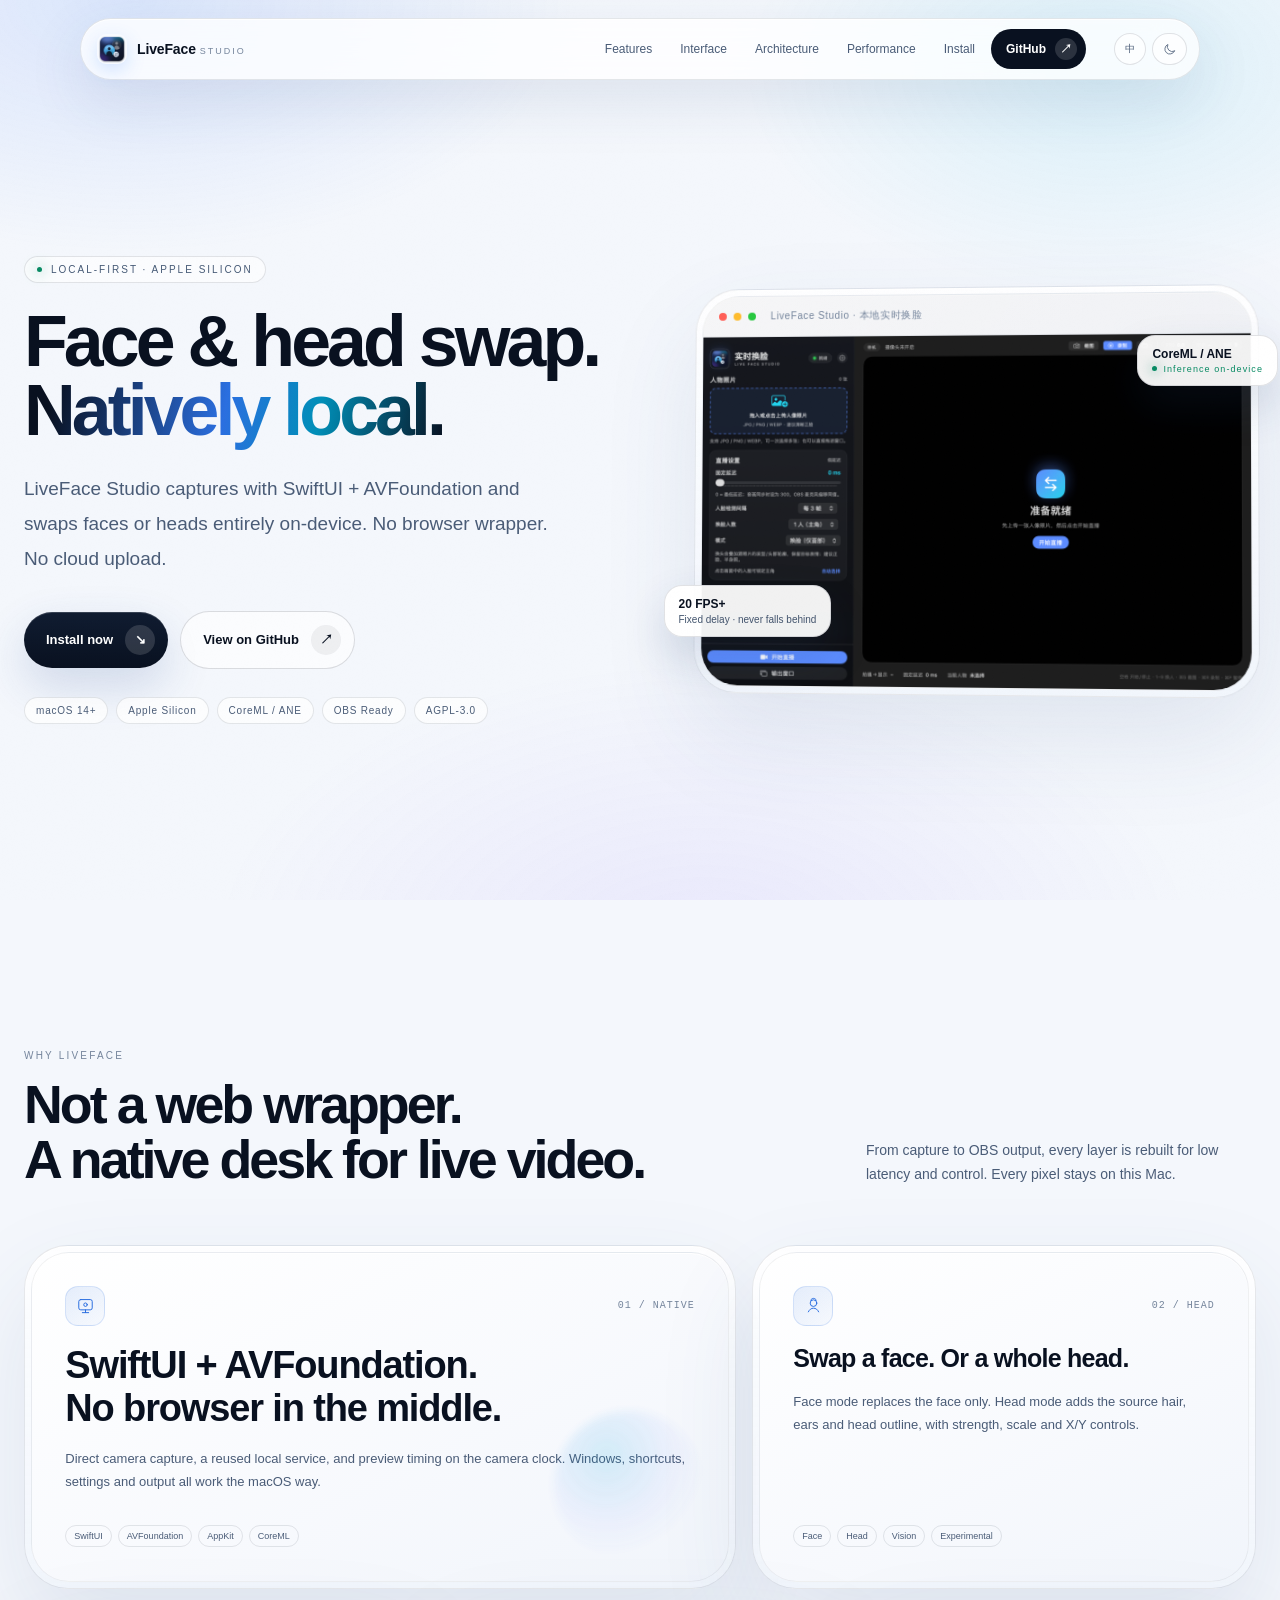
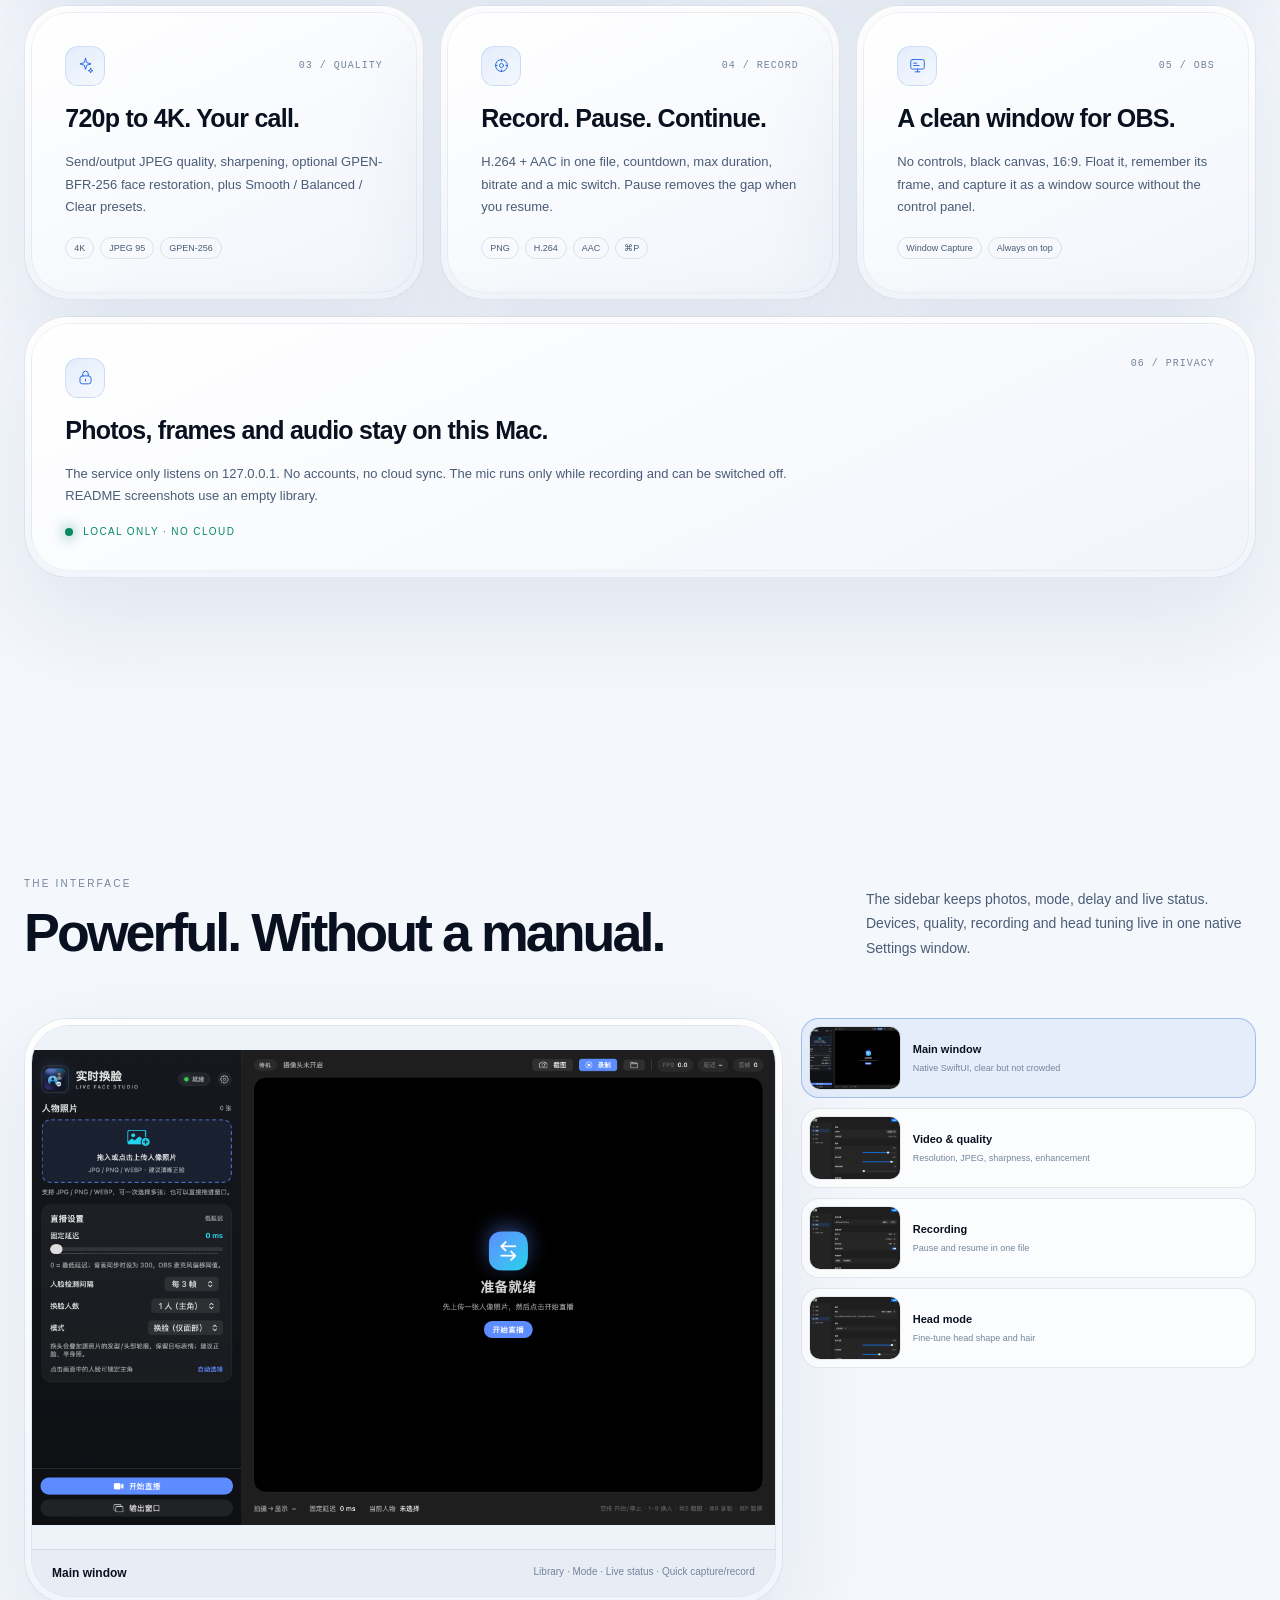
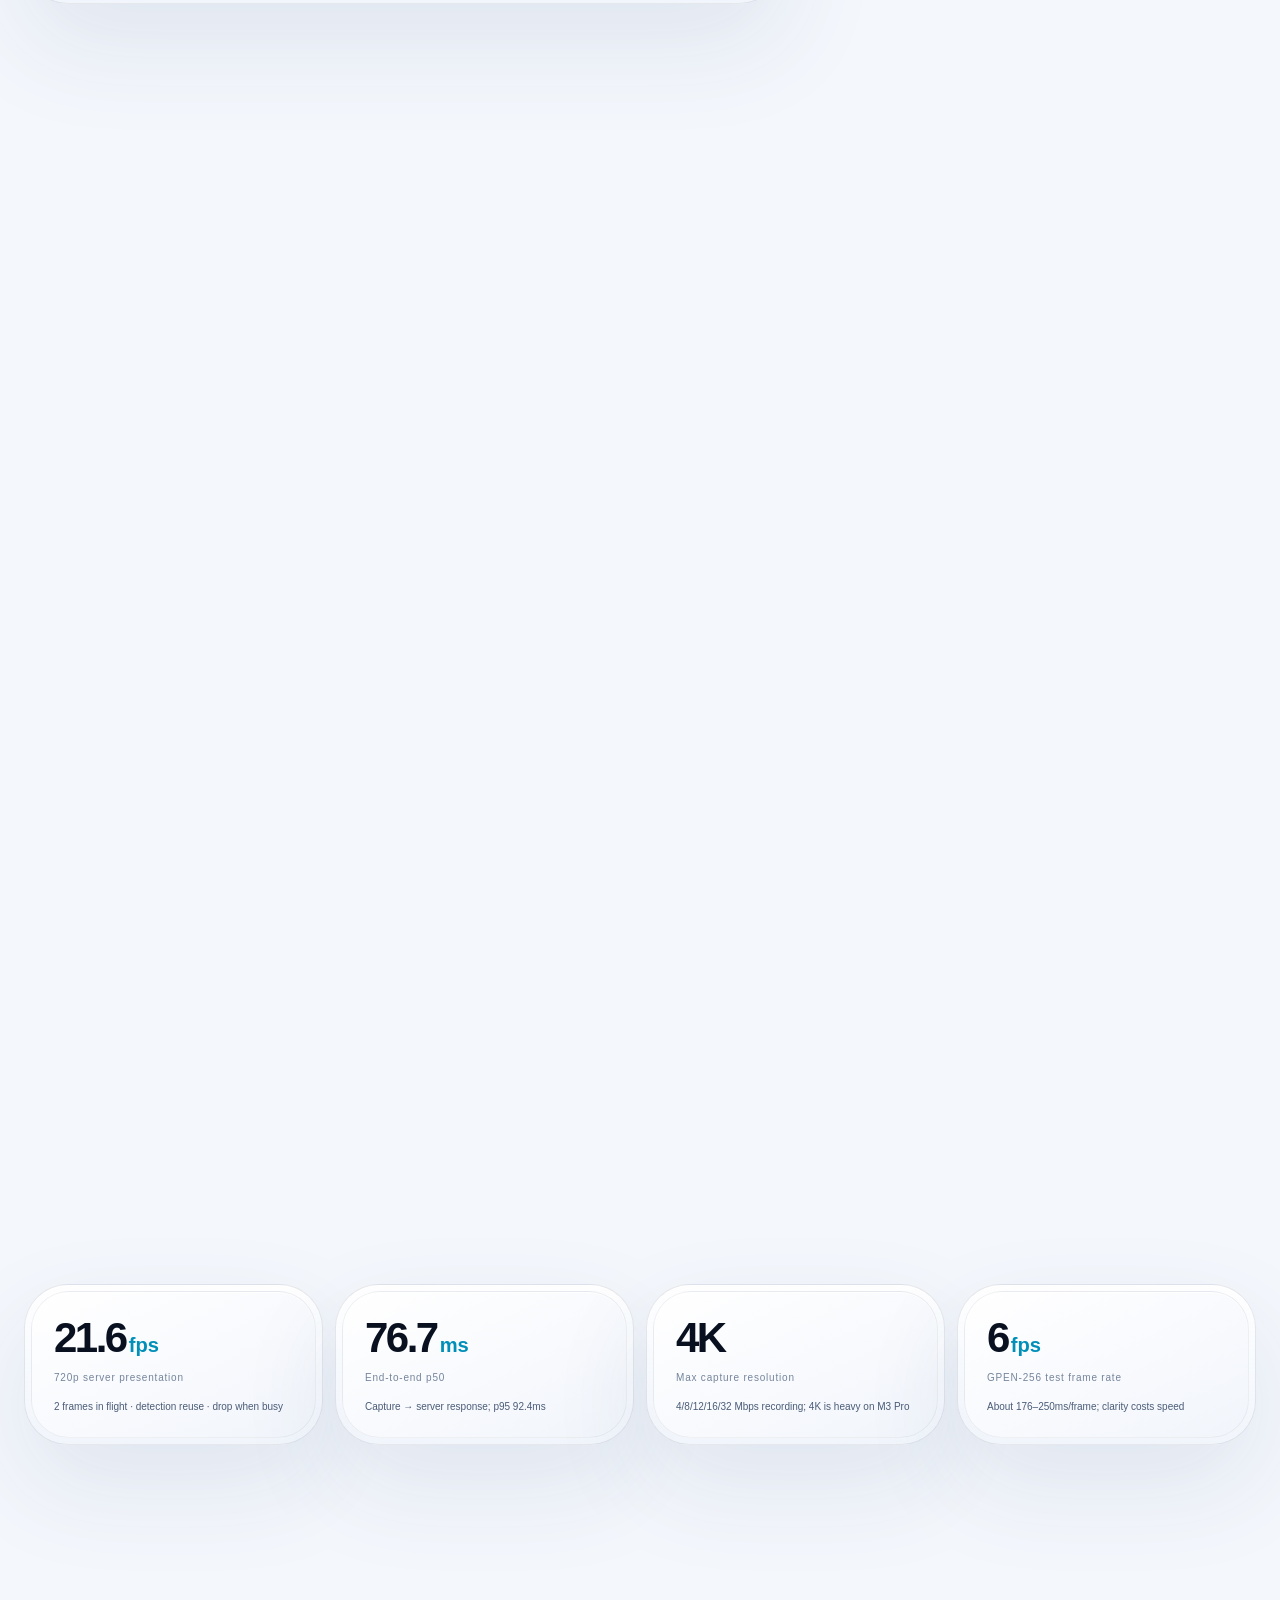
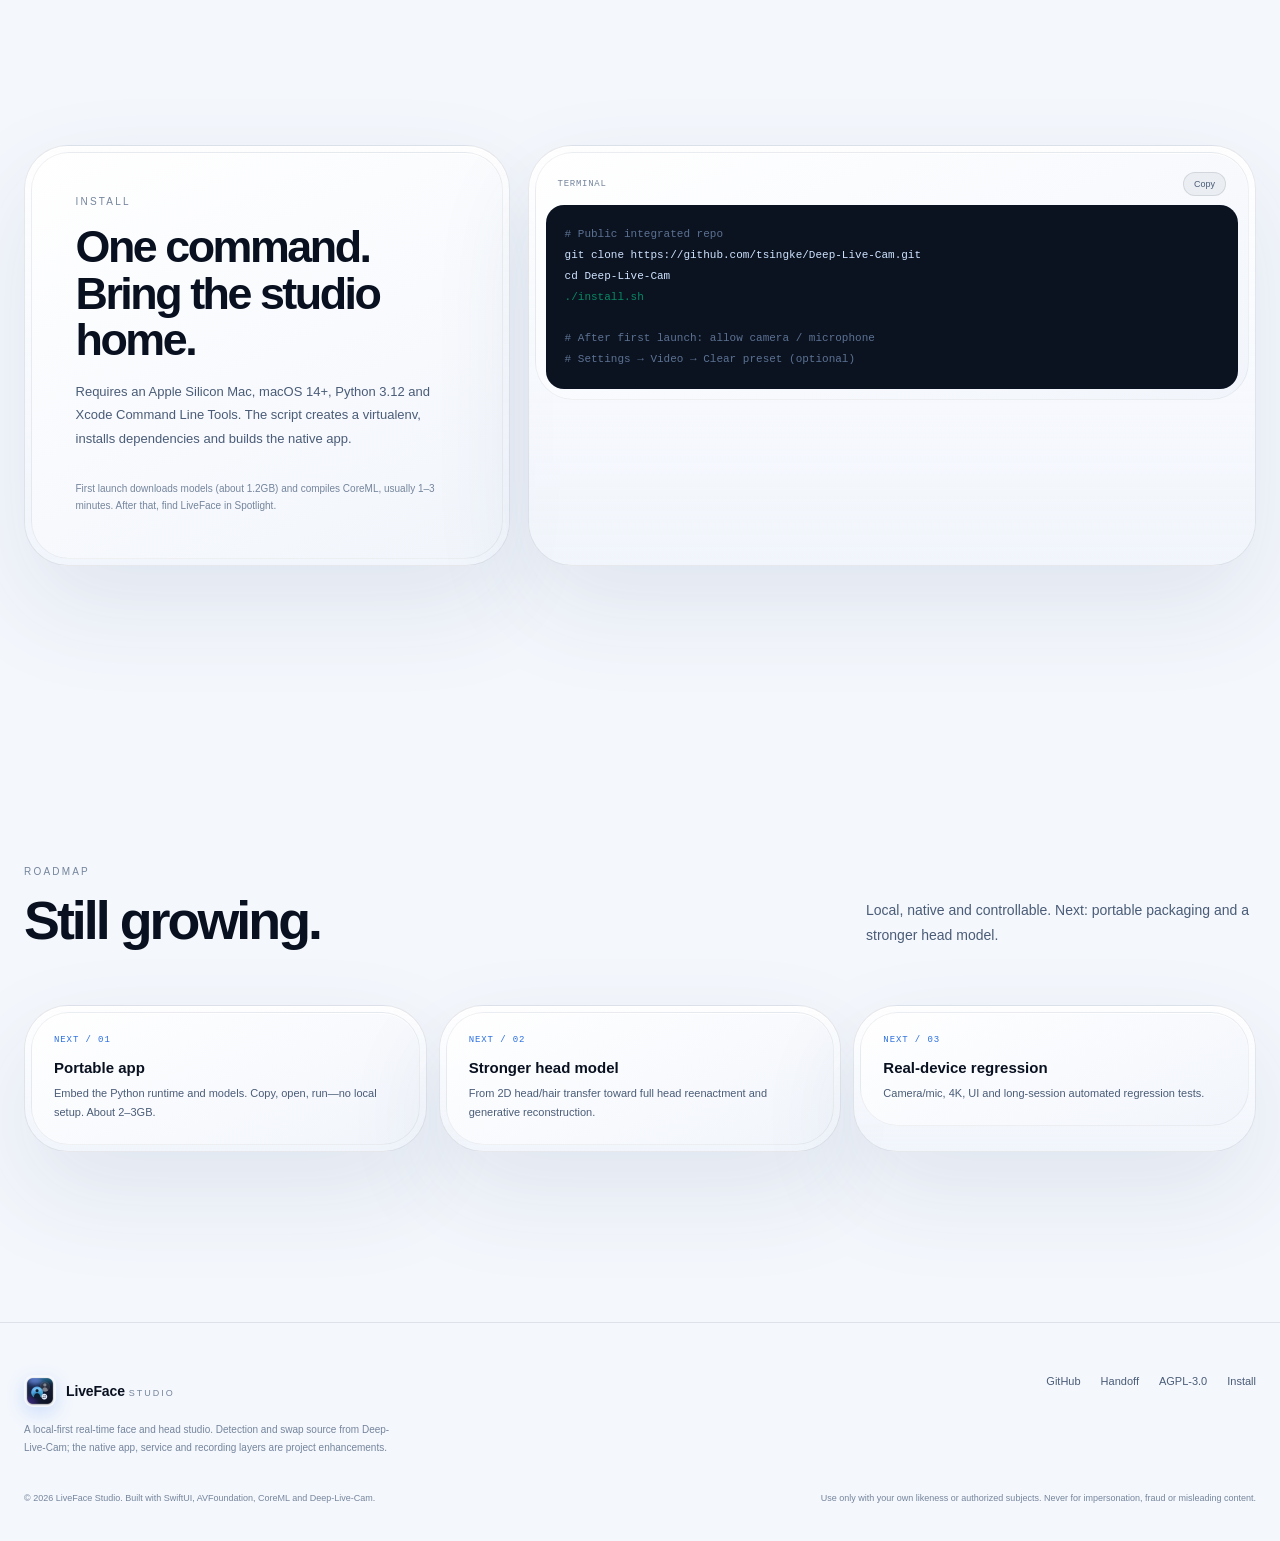
==== docs/index.html @ 345dcbad "docs: redesign README and add bilingual theme-aware landing page Upgrade the README and add a GitHub" ====
<!doctype html>
<html lang="zh-CN" class="no-js">
<head>
  <meta charset="utf-8">
  <meta name="viewport" content="width=device-width, initial-scale=1, viewport-fit=cover">
  <title>LiveFace Studio — 本地原生实时换脸与换头</title>
  <meta name="description" content="LiveFace Studio 是 Apple Silicon Mac 上的原生实时换脸/换头 App：SwiftUI、AVFoundation、CoreML，本地完成，OBS 输出、4K、HDR 之外的专业控制。">
  <meta name="theme-color" content="#05070b">
  <meta property="og:type" content="website">
  <meta property="og:title" content="LiveFace Studio — 把换脸直播，做成本地原生体验">
  <meta property="og:description" content="Apple Silicon 原生 · 换脸 / 换头 · 4K · GPEN 面部增强 · OBS Ready · 全部在本机完成">
  <meta property="og:image" content="https://tsingke.github.io/Deep-Live-Cam/banner.png">
  <meta name="twitter:card" content="summary_large_image">
  <link rel="icon" href="AppIcon.png">
  <link rel="apple-touch-icon" href="AppIcon.png">
  <link rel="stylesheet" href="site.css">
  <script>
  (function () {
    try {
      var t = localStorage.getItem('lf-theme');
      if (!t) t = window.matchMedia('(prefers-color-scheme: light)').matches ? 'light' : 'dark';
      document.documentElement.dataset.theme = t;
    } catch (e) {}
    document.documentElement.classList.remove('no-js');
    document.documentElement.classList.add('js');
  })();
  </script>
</head>
<body>

<div class="nav-wrap">
  <nav class="nav" aria-label="主导航">
    <a class="brand" href="#top" aria-label="LiveFace Studio 首页">
      <img src="AppIcon.png" alt="">
      <div><b>LiveFace</b><span>STUDIO</span></div>
    </a>
    <div class="nav-links">
      <a href="#features" data-i18n="nav.features">功能</a>
      <a href="#screens" data-i18n="nav.screens">界面</a>
      <a href="#architecture" data-i18n="nav.architecture">架构</a>
      <a href="#performance" data-i18n="nav.performance">性能</a>
      <a href="#install" data-i18n="nav.install">安装</a>
      <a class="nav-cta" href="https://github.com/tsingke/Deep-Live-Cam" target="_blank" rel="noreferrer">GitHub <i>↗</i></a>
    </div>
    <div class="nav-tools">
      <button class="tool" id="langBtn" type="button" aria-label="切换语言 / Switch language">EN</button>
      <button class="tool theme" id="themeBtn" type="button" aria-label="切换主题 / Toggle theme">
        <svg class="sun" width="15" height="15" viewBox="0 0 24 24" fill="none" stroke="currentColor" stroke-width="1.3" stroke-linecap="round"><circle cx="12" cy="12" r="4.2"/><path d="M12 2.8v2M12 19.2v2M2.8 12h2M19.2 12h2M5.5 5.5l1.4 1.4M17.1 17.1l1.4 1.4M18.5 5.5l-1.4 1.4M6.9 17.1l-1.4 1.4"/></svg>
        <svg class="moon" width="15" height="15" viewBox="0 0 24 24" fill="none" stroke="currentColor" stroke-width="1.3" stroke-linecap="round" stroke-linejoin="round"><path d="M20 14.5A7.8 7.8 0 0 1 9.5 4a8 8 0 1 0 10.5 10.5Z"/></svg>
      </button>
    </div>
    <button class="menu-btn" id="menuBtn" aria-label="打开菜单" aria-expanded="false"><span></span><span></span><span></span></button>
  </nav>
</div>

<div class="menu" id="mobileMenu" aria-hidden="true">
  <button class="menu-close" id="menuClose" aria-label="关闭菜单">×</button>
  <nav>
    <a href="#features" data-i18n="nav.features">功能</a>
    <a href="#screens" data-i18n="nav.screens">界面</a>
    <a href="#architecture" data-i18n="nav.architecture">架构</a>
    <a href="#performance" data-i18n="nav.performance">性能</a>
    <a href="#install" data-i18n="nav.install">安装</a>
    <a href="https://github.com/tsingke/Deep-Live-Cam" target="_blank" rel="noreferrer">GitHub ↗</a>
  </nav>
</div>

<main id="top">
  <section class="hero">
    <div class="wrap hero-grid">
      <div class="hero-copy">
        <div class="eyebrow reveal"><span class="dot"></span> LOCAL-FIRST · APPLE SILICON</div>
        <h1 class="display reveal d1" data-i18n-html="hero.title">把换脸直播，<br><span class="grad">回到本机。</span></h1>
        <p class="lede reveal d2" data-i18n="hero.lede">LiveFace Studio 用 SwiftUI + AVFoundation 直接采集，在本机完成换脸、换头、OBS 输出与录音录像。没有浏览器套壳，没有云端上传。</p>
        <div class="actions reveal d3">
          <a class="btn btn-primary" href="#install"><span data-i18n="hero.install">开始安装</span> <span class="ico">↘</span></a>
          <a class="btn btn-ghost" href="https://github.com/tsingke/Deep-Live-Cam" target="_blank" rel="noreferrer"><span data-i18n="hero.github">在 GitHub 查看</span> <span class="ico">↗</span></a>
        </div>
        <div class="hero-meta reveal d3">
          <span class="chip">macOS 14+</span>
          <span class="chip">Apple Silicon</span>
          <span class="chip">CoreML / ANE</span>
          <span class="chip">OBS Ready</span>
          <span class="chip">AGPL-3.0</span>
        </div>
      </div>

      <div class="hero-visual reveal d2">
        <div class="window-shell shell">
          <div class="core">
            <div class="window-bar">
              <span class="dot r"></span><span class="dot y"></span><span class="dot g"></span>
              <span class="window-title">LiveFace Studio · 本地实时换脸</span>
            </div>
            <img class="window-img" src="ui-main.png" alt="LiveFace Studio 主界面，空白照片库" width="1220" height="780">
          </div>
        </div>
        <div class="float one"><b>CoreML / ANE</b><span class="signal" data-i18n="hero.signal">本地推理中</span></div>
        <div class="float two"><b>20 FPS+</b><span data-i18n="hero.float2">固定延迟 · 不越拖越晚</span></div>
      </div>
    </div>
  </section>

  <section class="section" id="features">
    <div class="wrap">
      <div class="section-head">
        <div>
          <div class="kicker reveal">WHY LIVEFACE</div>
          <h2 class="reveal d1" data-i18n-html="features.title">不是网页套壳，<br>是为直播准备的原生工作台。</h2>
        </div>
        <p class="lede reveal d2" data-i18n="features.lede">从摄像头采集到 OBS 输出，每一层都为低延迟和可控性重新设计；所有画面只在本机流动。</p>
      </div>

      <div class="bento">
        <article class="shell wide reveal">
          <div class="core feature native">
            <div class="top">
              <span class="icon" aria-hidden="true">
                <svg width="19" height="19" viewBox="0 0 24 24" fill="none" stroke="currentColor" stroke-width="1.25" stroke-linecap="round" stroke-linejoin="round"><rect x="3.5" y="4.5" width="17" height="13" rx="2.5"/><path d="M8 21h8M12 17.5V21"/><circle cx="12" cy="11" r="2.2"/></svg>
              </span>
              <span class="num">01 / NATIVE</span>
            </div>
            <h3 data-i18n-html="feature.native.title">原生 SwiftUI + AVFoundation，<br>没有浏览器这层中间商。</h3>
            <p data-i18n="feature.native.body">摄像头直采、本地服务复用、预览按摄像头时钟上屏。窗口、快捷键、设置和输出窗口都按 macOS 的方式工作。</p>
            <div class="tags"><span>SwiftUI</span><span>AVFoundation</span><span>AppKit</span><span>CoreML</span></div>
            <div class="orb" aria-hidden="true"></div>
          </div>
        </article>

        <article class="shell half reveal d1">
          <div class="core feature head">
            <div class="top">
              <span class="icon" aria-hidden="true">
                <svg width="19" height="19" viewBox="0 0 24 24" fill="none" stroke="currentColor" stroke-width="1.25" stroke-linecap="round" stroke-linejoin="round"><circle cx="12" cy="9" r="4.2"/><path d="M5.5 20c1.4-3 3.7-4.6 6.5-4.6s5.1 1.6 6.5 4.6"/><path d="M8.6 5.2C9.2 3.7 10.5 3 12 3s2.8.7 3.4 2.2"/></svg>
              </span>
              <span class="num">02 / HEAD</span>
            </div>
            <h3 data-i18n="feature.head.title">换脸，还是换头。</h3>
            <p data-i18n="feature.head.body">换脸只替换面部；换头在换脸基础上叠加源照片的发型、耳朵和头部轮廓。强度、缩放、上下/左右均可微调。</p>
            <div class="tags"><span>Face</span><span>Head</span><span>Vision</span><span data-i18n="tag.experimental">实验性</span></div>
          </div>
        </article>

        <article class="shell reveal">
          <div class="core feature">
            <div class="top">
              <span class="icon" aria-hidden="true">
                <svg width="19" height="19" viewBox="0 0 24 24" fill="none" stroke="currentColor" stroke-width="1.25" stroke-linecap="round" stroke-linejoin="round"><path d="M12 3l1.6 5.4L19 10l-5.4 1.6L12 17l-1.6-5.4L5 10l5.4-1.6L12 3Z"/><path d="M18.5 15.5l.7 2.3 2.3.7-2.3.7-.7 2.3-.7-2.3-2.3-.7 2.3-.7.7-2.3Z"/></svg>
              </span>
              <span class="num">03 / QUALITY</span>
            </div>
            <h3 data-i18n="feature.quality.title">720p 到 4K，自己决定。</h3>
            <p data-i18n="feature.quality.body">发送/输出画质、清晰度增强、GPEN-BFR-256 面部增强，外加流畅/均衡/清晰三档预设。</p>
            <div class="tags"><span>4K</span><span>JPEG 95</span><span>GPEN-256</span></div>
          </div>
        </article>

        <article class="shell reveal d1">
          <div class="core feature">
            <div class="top">
              <span class="icon" aria-hidden="true">
                <svg width="19" height="19" viewBox="0 0 24 24" fill="none" stroke="currentColor" stroke-width="1.25" stroke-linecap="round" stroke-linejoin="round"><circle cx="12" cy="12" r="7.5"/><circle cx="12" cy="12" r="2.5"/><path d="M12 4.5v2M12 17.5v2M4.5 12h2M17.5 12h2"/></svg>
              </span>
              <span class="num">04 / RECORD</span>
            </div>
            <h3 data-i18n="feature.record.title">录像，也可以暂停。</h3>
            <p data-i18n="feature.record.body">H.264 + AAC 同文件录制；倒计时、最长时长、码率、麦克风开关；暂停后继续不会留空洞。</p>
            <div class="tags"><span>PNG</span><span>H.264</span><span>AAC</span><span>⌘P</span></div>
          </div>
        </article>

        <article class="shell reveal d2">
          <div class="core feature">
            <div class="top">
              <span class="icon" aria-hidden="true">
                <svg width="19" height="19" viewBox="0 0 24 24" fill="none" stroke="currentColor" stroke-width="1.25" stroke-linecap="round" stroke-linejoin="round"><rect x="3.5" y="4.5" width="17" height="12" rx="2"/><path d="M9 20h6M12 16.5V20"/><path d="M7 9h4M7 12h7"/></svg>
              </span>
              <span class="num">05 / OBS</span>
            </div>
            <h3 data-i18n="feature.obs.title">为 OBS 留一个干净窗口。</h3>
            <p data-i18n="feature.obs.body">无控件、黑底、16:9，可置顶、记忆位置；OBS 窗口采集即可，不把控制面板录进去。</p>
            <div class="tags"><span>Window Capture</span><span>Always on top</span></div>
          </div>
        </article>

        <article class="shell full reveal">
          <div class="core feature privacy">
            <div class="top">
              <span class="icon" aria-hidden="true">
                <svg width="19" height="19" viewBox="0 0 24 24" fill="none" stroke="currentColor" stroke-width="1.25" stroke-linecap="round" stroke-linejoin="round"><rect x="5" y="10" width="14" height="10" rx="3"/><path d="M8.5 10V7.5a3.5 3.5 0 0 1 7 0V10"/><path d="M12 14v2.5"/></svg>
              </span>
              <span class="num">06 / PRIVACY</span>
            </div>
            <h3 data-i18n="feature.privacy.title">照片、画面、录音，默认不离开这台 Mac。</h3>
            <p data-i18n="feature.privacy.body">服务只监听 127.0.0.1；没有账号、没有云同步。麦克风只在录制时启动；你可以随时关闭。README 里的截图全部来自空照片库。</p>
            <div class="lockline"><span class="dot" style="background:var(--mint);box-shadow:0 0 14px var(--mint)"></span> LOCAL ONLY · NO CLOUD</div>
          </div>
        </article>
      </div>
    </div>
  </section>

  <section class="section" id="screens">
    <div class="wrap">
      <div class="section-head">
        <div>
          <div class="kicker reveal">THE INTERFACE</div>
          <h2 class="reveal d1" data-i18n="screens.title">强大，但不用看说明书。</h2>
        </div>
        <p class="lede reveal d2" data-i18n="screens.lede">主界面只保留照片、模式、延迟和直播状态；设备、画质、录制、换头微调收进一个原生设置窗口。</p>
      </div>

      <div class="gallery reveal">
        <div class="stage shell">
          <div class="core">
            <img class="stage-img" id="stageImg" src="ui-main.png" alt="LiveFace Studio 主界面" loading="eager" data-i18n-alt="shots.main.title">
            <div class="stage-caption">
              <b id="stageTitle">主界面</b>
              <span id="stageSub">照片库 · 模式 · 直播状态 · 顶部快捷截图/录制</span>
            </div>
          </div>
        </div>
        <div class="thumbs" role="tablist" aria-label="界面截图">
          <button class="thumb active" data-shot="main" data-img="ui-main.png" role="tab" aria-selected="true">
            <img src="ui-main.png" alt="" loading="lazy"><span><b data-i18n="shots.main.title">主界面</b><span data-i18n="shots.main.desc">原生 SwiftUI，清楚但不拥挤</span></span>
          </button>
          <button class="thumb" data-shot="quality" data-img="ui-settings.png" role="tab" aria-selected="false">
            <img src="ui-settings.png" alt="" loading="lazy"><span><b data-i18n="shots.quality.title">画面与画质</b><span data-i18n="shots.quality.desc">分辨率、JPEG、清晰度、增强</span></span>
          </button>
          <button class="thumb" data-shot="recording" data-img="ui-recording.png" role="tab" aria-selected="false">
            <img src="ui-recording.png" alt="" loading="lazy"><span><b data-i18n="shots.recording.title">录制</b><span data-i18n="shots.recording.desc">同一个文件里暂停/继续</span></span>
          </button>
          <button class="thumb" data-shot="head" data-img="ui-head.png" role="tab" aria-selected="false">
            <img src="ui-head.png" alt="" loading="lazy"><span><b data-i18n="shots.head.title">换头</b><span data-i18n="shots.head.desc">头型、发型和轮廓的细调</span></span>
          </button>
        </div>
      </div>
    </div>
  </section>

  <section class="section" id="architecture">
    <div class="wrap split">
      <div>
        <div class="kicker reveal">UNDER THE HOOD</div>
        <h2 class="reveal d1" data-i18n-html="arch.title">一帧画面，<br>只走最短的路。</h2>
        <p class="reveal d2" data-i18n="arch.body">摄像头直采，本地 HTTP 服务最多两帧并发；检测每 N 帧复用，积压时丢弃旧帧。换脸在 CoreML/ANE 上完成，结果回到预览、录制和 OBS 输出。</p>
        <div class="steps reveal d3">
          <div class="step"><span class="idx">01</span><span data-i18n-html="arch.step1"><b>采集。</b>AVFoundation 1280×720 / 1080p / 4K，JPEG + 8 字节时间戳。</span></div>
          <div class="step"><span class="idx">02</span><span data-i18n-html="arch.step2"><b>本机服务。</b>aiohttp 127.0.0.1:8787，2 个处理槽、检测缓存、目标锁定。</span></div>
          <div class="step"><span class="idx">03</span><span data-i18n-html="arch.step3"><b>推理。</b>inswapper_128 + CoreML；可选 GPEN-256 面部增强 / 头型融合。</span></div>
          <div class="step"><span class="idx">04</span><span data-i18n-html="arch.step4"><b>呈现。</b>固定延迟预览、PNG/MP4 录制、无控件 OBS 窗口。</span></div>
        </div>
      </div>
      <div class="shell arch-shell reveal d2">
        <div class="core">
          <img src="pipeline.png" alt="LiveFace 从摄像头到 CoreML 再到 OBS 的端到端架构图" loading="lazy">
        </div>
      </div>
    </div>
  </section>

  <section class="section" id="performance">
    <div class="wrap">
      <div class="section-head">
        <div>
          <div class="kicker reveal">MEASURED, NOT MARKETED</div>
          <h2 class="reveal d1" data-i18n-html="perf.title">这台 M3 Pro 上，<br>数字是这样的。</h2>
        </div>
        <p class="lede reveal d2" data-i18n="perf.lede">M3 Pro / 18GB，1280×720 基准，正确性优先。开启面部增强或 4K 会更慢，界面上都有明确提示。</p>
      </div>
      <div class="metrics">
        <div class="shell reveal"><div class="core metric"><div class="v">21.6<em>fps</em></div><div class="k" data-i18n="perf.k1">720p 服务端呈现吞吐</div><div class="note" data-i18n="perf.n1">2 帧并发 · 检测复用 · 忙则丢拍</div></div></div>
        <div class="shell reveal d1"><div class="core metric"><div class="v">76.7<em>ms</em></div><div class="k" data-i18n="perf.k2">端到端 p50</div><div class="note" data-i18n="perf.n2">拍摄 → 服务端返回；p95 92.4ms</div></div></div>
        <div class="shell reveal d2"><div class="core metric"><div class="v">4K</div><div class="k" data-i18n="perf.k3">最高采集分辨率</div><div class="note" data-i18n="perf.n3">4/8/12/16/32 Mbps 录制可选；4K 对 M3 Pro 压力明显</div></div></div>
        <div class="shell reveal d3"><div class="core metric"><div class="v">6<em>fps</em></div><div class="k" data-i18n="perf.k4">GPEN-256 测试帧率</div><div class="note" data-i18n="perf.n4">约 176–250ms/帧；清晰度换性能</div></div></div>
      </div>
    </div>
  </section>

  <section class="section" id="install">
    <div class="wrap install">
      <div class="shell reveal">
        <div class="core install-copy">
          <div class="kicker">INSTALL</div>
          <h2 data-i18n-html="install.title">一条命令，<br>把直播搬回本机。</h2>
          <p data-i18n="install.body">需要 Apple Silicon Mac、macOS 14+、Python 3.12 和 Xcode Command Line Tools。安装脚本会创建虚拟环境、安装依赖并构建原生 App。</p>
          <div class="hint" data-i18n="install.hint">首次启动会自动下载模型（约 1.2GB）并编译 CoreML，通常 1–3 分钟。之后 Spotlight 搜 LiveFace 即可。</div>
        </div>
      </div>
      <div class="shell reveal d1">
        <div class="core code-card">
          <div class="code-top"><span>TERMINAL</span><button class="copy" id="copyBtn" data-i18n="copy.copy">复制</button></div>
<pre id="installCode"><span class="c" data-i18n="code.comment1"># 公开仓库 · 整合版</span>
git clone https://github.com/tsingke/Deep-Live-Cam.git
cd Deep-Live-Cam
<span class="g">./install.sh</span>

<span class="c" data-i18n="code.comment2"># 首次启动后：允许摄像头 / 麦克风</span>
<span class="c" data-i18n="code.comment3"># 设置 → 画面 → 清晰优先（可选）</span></pre>
        </div>
      </div>
    </div>
  </section>

  <section class="section" id="roadmap">
    <div class="wrap">
      <div class="section-head">
        <div><div class="kicker reveal">ROADMAP</div><h2 class="reveal d1" data-i18n="roadmap.title">还会继续长出东西。</h2></div>
        <p class="lede reveal d2" data-i18n="roadmap.lede">保持本地、原生、可控。下一个版本的重点是便携安装和更强的头部模型。</p>
      </div>
      <div class="roadmap">
        <div class="shell reveal"><div class="core road"><div class="tag">NEXT / 01</div><h3 data-i18n="road.1.t">便携式 App</h3><p data-i18n="road.1.b">内置 Python 运行时与模型，拷贝即用，不依赖本地环境。体积约 2–3GB。</p></div></div>
        <div class="shell reveal d1"><div class="core road"><div class="tag">NEXT / 02</div><h3 data-i18n="road.2.t">更强的整头模型</h3><p data-i18n="road.2.b">从 2D 头型/发型融合，走向更完整的 head reenactment 与生成式重建。</p></div></div>
        <div class="shell reveal d2"><div class="core road"><div class="tag">NEXT / 03</div><h3 data-i18n="road.3.t">真实设备回归</h3><p data-i18n="road.3.b">摄像头/麦克风、4K、UI 与长时间直播的自动化回归测试。</p></div></div>
      </div>
    </div>
  </section>
</main>

<footer class="footer">
  <div class="wrap">
    <div class="footer-grid">
      <div>
        <a class="brand" href="#top"><img src="AppIcon.png" alt=""><div><b>LiveFace</b><span>STUDIO</span></div></a>
        <p data-i18n="footer.desc">本地原生的实时换脸 / 换头工作台。基于 Deep-Live-Cam 的检测与换脸源码，App、服务与录制层为本项目增强。</p>
      </div>
      <div class="footer-links">
        <a href="https://github.com/tsingke/Deep-Live-Cam" target="_blank" rel="noreferrer">GitHub</a>
        <a href="https://github.com/tsingke/Deep-Live-Cam/blob/main/docs/HANDOFF.md" target="_blank" rel="noreferrer" data-i18n="footer.handoff">交接文档</a>
        <a href="https://github.com/tsingke/Deep-Live-Cam/blob/main/LICENSE" target="_blank" rel="noreferrer">AGPL-3.0</a>
        <a href="#install" data-i18n="nav.install">安装</a>
      </div>
    </div>
    <div class="footer-bottom">
      <span>© <span id="year">2026</span> LiveFace Studio. Built with SwiftUI, AVFoundation, CoreML and Deep-Live-Cam.</span>
      <span data-i18n="footer.legal">仅用于本人或已获授权的人物形象。不要用于冒充、诈骗或误导。</span>
    </div>
  </div>
</footer>

<dialog class="lightbox" id="lightbox">
  <button class="close" id="lightboxClose" aria-label="关闭">×</button>
  <img id="lightboxImg" src="ui-main.png" alt="界面截图">
</dialog>

<script src="site.js"></script>
</body>
</html>
---- docs/site.css ----
:root {
  --bg: #05070b;
  --bg-soft: #090d15;
  --ink: #f5f8ff;
  --muted: #93a3bd;
  --dim: #5f718f;
  --hair: rgba(255,255,255,.09);
  --hair-strong: rgba(255,255,255,.16);
  --blue: #6aa8ff;
  --cyan: #68e1ff;
  --violet: #b096ff;
  --mint: #7df0c1;
  --font: -apple-system, BlinkMacSystemFont, "SF Pro Display", "SF Pro Text", "PingFang SC", "Hiragino Sans GB", "Segoe UI", sans-serif;
  --mono: "SF Mono", "JetBrains Mono", "Menlo", "Monaco", monospace;
  --ease: cubic-bezier(.32,.72,0,1);
  --ease-soft: cubic-bezier(.22,1,.36,1);
  --shell: clamp(18px, 2.4vw, 30px);
  --radius: clamp(24px, 3vw, 38px);
}

* { box-sizing: border-box; }
html { scroll-behavior: smooth; }
body {
  margin: 0;
  background: var(--bg);
  color: var(--ink);
  font-family: var(--font);
  -webkit-font-smoothing: antialiased;
  text-rendering: optimizeLegibility;
  overflow-x: hidden;
}
body::before {
  content: "";
  position: fixed;
  inset: 0;
  z-index: 0;
  pointer-events: none;
  background:
    radial-gradient(50% 40% at 10% 0%, rgba(70,120,255,.18), transparent 70%),
    radial-gradient(40% 35% at 86% 8%, rgba(80,220,255,.11), transparent 70%),
    radial-gradient(55% 45% at 55% 105%, rgba(130,80,255,.12), transparent 70%);
}
body::after {
  content: "";
  position: fixed;
  inset: 0;
  z-index: 40;
  pointer-events: none;
  opacity: .035;
  background-image: url("data:image/svg+xml,%3Csvg xmlns='http://www.w3.org/2000/svg' width='180' height='180'%3E%3Cfilter id='n'%3E%3CfeTurbulence type='fractalNoise' baseFrequency='.9' numOctaves='3' stitchTiles='stitch'/%3E%3C/filter%3E%3Crect width='100%25' height='100%25' filter='url(%23n)' opacity='.55'/%3E%3C/svg%3E");
}
a { color: inherit; text-decoration: none; }
img { max-width: 100%; display: block; }
button, input { font: inherit; }
::selection { background: rgba(106,168,255,.32); color: #fff; }

.wrap { width: min(1240px, calc(100% - 48px)); margin: 0 auto; position: relative; z-index: 1; }
.mono { font-family: var(--mono); }

/* floating nav */
.nav-wrap {
  position: fixed;
  top: 18px;
  left: 0;
  right: 0;
  z-index: 50;
  display: flex;
  justify-content: center;
  pointer-events: none;
}
.nav {
  pointer-events: auto;
  width: min(1120px, calc(100% - 32px));
  display: flex;
  align-items: center;
  gap: 26px;
  padding: 10px 12px 10px 16px;
  border-radius: 999px;
  background: rgba(8,12,20,.72);
  border: 1px solid var(--hair);
  box-shadow: inset 0 1px 0 rgba(255,255,255,.08), 0 20px 60px rgba(0,0,0,.22);
  -webkit-backdrop-filter: blur(22px) saturate(1.3);
  backdrop-filter: blur(22px) saturate(1.3);
  transition: transform .7s var(--ease), background .7s var(--ease);
}
.brand { display: flex; align-items: center; gap: 10px; margin-right: 4px; }
.brand img { width: 30px; height: 30px; border-radius: 9px; box-shadow: 0 6px 18px rgba(70,140,255,.22); }
.brand b { font-size: 14px; letter-spacing: -.01em; }
.brand span { color: var(--dim); font-size: 9px; letter-spacing: .22em; margin-left: 4px; }
.nav-links { display: flex; align-items: center; gap: 4px; margin-left: auto; }
.nav-links a {
  color: var(--muted);
  font-size: 12px;
  padding: 9px 12px;
  border-radius: 999px;
  transition: color .45s var(--ease), background .45s var(--ease);
}
.nav-links a:hover { color: var(--ink); background: rgba(255,255,255,.06); }
.nav-cta {
  display: inline-flex; align-items: center; gap: 9px;
  background: var(--ink); color: #070a10 !important;
  padding: 9px 9px 9px 15px !important;
  border-radius: 999px !important;
  font-weight: 600; font-size: 12px;
  transition: transform .55s var(--ease), background .55s var(--ease) !important;
}
.nav-cta:hover { transform: scale(.985); background: #fff !important; }
.nav-cta i {
  width: 22px; height: 22px; border-radius: 50%;
  display: grid; place-items: center;
  background: rgba(7,10,16,.1);
  font-style: normal; font-size: 12px;
  transition: transform .55s var(--ease);
}
.nav-cta:hover i { transform: translate(1px,-1px) scale(1.06); }
.menu-btn { display: none; }

/* type + buttons */
.eyebrow {
  display: inline-flex; align-items: center; gap: 9px;
  border: 1px solid var(--hair);
  background: rgba(255,255,255,.035);
  border-radius: 999px;
  padding: 7px 12px;
  color: #b9c9e4;
  font-size: 10px;
  letter-spacing: .2em;
  text-transform: uppercase;
}
.eyebrow .dot { width: 5px; height: 5px; border-radius: 50%; background: var(--mint); box-shadow: 0 0 14px var(--mint); }
h1, h2, h3, p { margin: 0; }
.display {
  font-size: clamp(3.1rem, 7.4vw, 6.5rem);
  line-height: .96;
  letter-spacing: -.065em;
  font-weight: 720;
}
html[lang="en"] .display { font-size: clamp(2.7rem, 5.6vw, 5rem); letter-spacing: -.055em; }
.grad {
  background: linear-gradient(100deg, #fff 12%, #9fc6ff 44%, #6ce6ff 70%, #fff 100%);
  -webkit-background-clip: text; background-clip: text; color: transparent;
}
.lede { color: var(--muted); font-size: clamp(15px, 1.5vw, 19px); line-height: 1.85; font-weight: 400; }
.actions { display: flex; align-items: center; gap: 12px; flex-wrap: wrap; }
.btn {
  display: inline-flex; align-items: center; gap: 12px;
  border-radius: 999px; padding: 13px 13px 13px 22px;
  font-size: 13px; font-weight: 600;
  transition: transform .6s var(--ease), background .6s var(--ease), border-color .6s var(--ease);
}
.btn:active { transform: scale(.975); }
.btn .ico {
  width: 30px; height: 30px; border-radius: 50%;
  display: grid; place-items: center;
  transition: transform .6s var(--ease), background .6s var(--ease);
}
.btn:hover .ico { transform: translate(2px,-2px) scale(1.06); }
.btn-primary {
  color: #05080e;
  background: linear-gradient(180deg, #ffffff, #dbe8ff);
  box-shadow: 0 16px 44px rgba(95,160,255,.18), inset 0 1px 0 rgba(255,255,255,.9);
}
.btn-primary .ico { background: rgba(5,8,14,.1); }
.btn-ghost { color: var(--ink); border: 1px solid var(--hair-strong); background: rgba(255,255,255,.03); }
.btn-ghost:hover { background: rgba(255,255,255,.07); border-color: rgba(255,255,255,.25); }
.btn-ghost .ico { background: rgba(255,255,255,.08); }

/* double bezel */
.shell {
  padding: 6px;
  border-radius: calc(var(--radius) + 6px);
  background: linear-gradient(180deg, rgba(255,255,255,.075), rgba(255,255,255,.022));
  border: 1px solid var(--hair);
  box-shadow: inset 0 1px 0 rgba(255,255,255,.08), 0 40px 120px rgba(0,0,0,.25);
}
.core {
  border-radius: var(--radius);
  background: linear-gradient(155deg, #0c1220, #070b13 62%, #080c15);
  border: 1px solid rgba(255,255,255,.055);
  box-shadow: inset 0 1px 0 rgba(255,255,255,.09);
  overflow: hidden;
}

/* hero */
.hero { position: relative; min-height: 100dvh; display: flex; align-items: center; padding: 150px 0 70px; }
.hero-grid { display: grid; grid-template-columns: 1.03fr .97fr; gap: clamp(30px,5vw,70px); align-items: center; }
.hero-copy { position: relative; z-index: 2; }
.hero-copy .display { margin-top: 24px; }
.hero-copy .lede { margin-top: 26px; max-width: 540px; }
.hero-copy .actions { margin-top: 34px; }
.hero-meta { display: flex; flex-wrap: wrap; gap: 8px; margin-top: 28px; }
.chip {
  font-size: 10px; letter-spacing: .08em; color: #a9bddb;
  border: 1px solid var(--hair);
  background: rgba(255,255,255,.03);
  padding: 7px 11px; border-radius: 999px;
}
.hero-visual { position: relative; perspective: 1400px; }
.window-shell { transform: rotateY(-4deg) rotateX(1.5deg); transition: transform 1.2s var(--ease-soft); }
.hero-visual:hover .window-shell { transform: rotateY(-1.5deg) rotateX(.5deg) translateY(-4px); }
.window-bar {
  display: flex; align-items: center; gap: 7px;
  padding: 13px 16px; border-bottom: 1px solid var(--hair);
  background: rgba(255,255,255,.018);
}
.dot { width: 8px; height: 8px; border-radius: 50%; }
.dot.r { background: #ff5f57; } .dot.y { background: #febc2e; } .dot.g { background: #28c840; }
.window-title { margin-left: 8px; color: var(--dim); font-size: 10px; letter-spacing: .06em; }
.window-img { width: 100%; height: auto; background: #05070b; }
.float {
  position: absolute; z-index: 3;
  border-radius: 18px;
  padding: 11px 14px;
  background: rgba(9,14,23,.86);
  border: 1px solid var(--hair);
  box-shadow: 0 22px 50px rgba(0,0,0,.3), inset 0 1px 0 rgba(255,255,255,.09);
  -webkit-backdrop-filter: blur(14px);
  backdrop-filter: blur(14px);
  font-size: 10px; color: #c2d4ee;
}
.float b { display: block; color: #fff; font-size: 12px; margin-bottom: 3px; }
.float.one { top: 12%; right: -22px; }
.float.two { bottom: 14%; left: -26px; }
.float .signal { display: flex; align-items: center; gap: 6px; color: var(--mint); font-size: 9px; letter-spacing: .12em; }
.float .signal::before { content: ""; width: 5px; height: 5px; border-radius: 50%; background: currentColor; box-shadow: 0 0 12px currentColor; }

/* sections */
section { position: relative; }
.section { padding: clamp(88px, 12vw, 150px) 0; }
.section-head { display: flex; align-items: flex-end; justify-content: space-between; gap: 30px; margin-bottom: clamp(34px,5vw,58px); }
.section-head h2 { font-size: clamp(2.1rem, 4.2vw, 4rem); line-height: 1.02; letter-spacing: -.055em; font-weight: 680; max-width: 800px; }
.section-head .lede { max-width: 390px; font-size: 14px; line-height: 1.75; }
.kicker { color: var(--dim); font-size: 10px; letter-spacing: .22em; text-transform: uppercase; margin-bottom: 16px; }

/* feature bento */
.bento { display: grid; grid-template-columns: repeat(12,1fr); gap: 16px; }
.bento .shell { grid-column: span 4; }
.bento .wide { grid-column: span 7; }
.bento .half { grid-column: span 5; }
.bento .full { grid-column: span 12; }
.feature { padding: clamp(22px,2.6vw,34px); min-height: 230px; display: flex; flex-direction: column; gap: 18px; position: relative; }
.feature .top { display: flex; align-items: center; justify-content: space-between; gap: 14px; }
.feature .icon {
  width: 40px; height: 40px; border-radius: 13px;
  display: grid; place-items: center;
  color: var(--blue);
  background: linear-gradient(145deg, rgba(106,168,255,.17), rgba(106,168,255,.04));
  border: 1px solid rgba(106,168,255,.18);
}
.feature .num { color: var(--dim); font: 10px var(--mono); letter-spacing: .1em; }
.feature h3 { font-size: clamp(19px,2vw,25px); letter-spacing: -.03em; font-weight: 620; }
.feature p { color: var(--muted); font-size: 13px; line-height: 1.75; }
.feature .tags { display: flex; flex-wrap: wrap; gap: 6px; margin-top: auto; }
.feature .tags span { font-size: 9px; color: #9cb3d3; border: 1px solid var(--hair); padding: 5px 8px; border-radius: 999px; }
.feature.native { min-height: 330px; }
.feature.native h3 { font-size: clamp(25px,3vw,38px); max-width: 580px; }
.feature.native .orb {
  position: absolute; right: 24px; bottom: 20px; width: 150px; height: 150px;
  border-radius: 50%;
  background: radial-gradient(circle at 35% 30%, rgba(120,230,255,.35), rgba(80,120,255,.12) 45%, transparent 70%);
  filter: blur(4px); opacity: .8;
}
.feature.head { min-height: 330px; }
.feature.privacy { min-height: auto; }
.feature.privacy .top { align-items: flex-start; }
.feature.privacy p { max-width: 760px; }
.feature .lockline { display: flex; align-items: center; gap: 10px; color: var(--mint); font-size: 10px; letter-spacing: .14em; margin-top: auto; }

/* gallery */
.gallery { display: grid; grid-template-columns: 1.25fr .75fr; gap: 18px; align-items: stretch; }
.stage .core { background: #04060a; }
.stage-img { width: 100%; aspect-ratio: 1.42 / 1; object-fit: contain; background: #04060a; transition: opacity .55s var(--ease); cursor: zoom-in; }
.stage-caption { display: flex; justify-content: space-between; gap: 18px; padding: 16px 20px; border-top: 1px solid var(--hair); background: rgba(255,255,255,.018); }
.stage-caption b { font-size: 12px; font-weight: 600; }
.stage-caption span { color: var(--dim); font-size: 10px; }
.thumbs { display: flex; flex-direction: column; gap: 10px; }
.thumb {
  display: grid; grid-template-columns: 92px 1fr; gap: 12px; align-items: center;
  padding: 7px; border-radius: 18px; cursor: pointer;
  background: rgba(255,255,255,.025); border: 1px solid var(--hair);
  color: var(--muted); text-align: left;
  transition: transform .5s var(--ease), background .5s var(--ease), border-color .5s var(--ease);
}
.thumb:hover { transform: translateX(3px); background: rgba(255,255,255,.05); }
.thumb.active { border-color: rgba(106,168,255,.42); background: rgba(106,168,255,.08); }
.thumb img { width: 92px; height: 64px; object-fit: cover; object-position: top; border-radius: 11px; border: 1px solid var(--hair); }
.thumb b { display: block; color: var(--ink); font-size: 11px; margin-bottom: 4px; }
.thumb span { font-size: 9px; line-height: 1.5; color: var(--dim); }

/* architecture */
.split { display: grid; grid-template-columns: .8fr 1.2fr; gap: clamp(30px,5vw,70px); align-items: center; }
.split h2 { font-size: clamp(2rem,3.7vw,3.6rem); letter-spacing: -.05em; line-height: 1.04; font-weight: 680; }
.split p { color: var(--muted); font-size: 14px; line-height: 1.85; margin-top: 20px; max-width: 420px; }
.steps { margin-top: 30px; display: grid; gap: 14px; }
.step { display: grid; grid-template-columns: 26px 1fr; gap: 12px; align-items: start; color: var(--muted); font-size: 12px; line-height: 1.6; }
.step b { color: var(--ink); font-weight: 600; }
.step .idx { color: var(--blue); font: 10px var(--mono); padding-top: 2px; }
.arch-shell .core { padding: 8px; }
.arch-shell img { border-radius: calc(var(--radius) - 8px); }

/* metrics */
.metrics { display: grid; grid-template-columns: repeat(4,1fr); gap: 12px; }
.metric { padding: 22px; }
.metric .v { font-size: clamp(28px,3.3vw,42px); letter-spacing: -.06em; font-weight: 680; }
.metric .k { color: var(--dim); font-size: 10px; letter-spacing: .08em; margin-top: 8px; line-height: 1.5; }
.metric .note { color: var(--muted); font-size: 10px; margin-top: 14px; line-height: 1.55; }
.metric .v em { font-style: normal; color: var(--cyan); font-size: .48em; letter-spacing: 0; margin-left: 3px; }

/* install */
.install { display: grid; grid-template-columns: .8fr 1.2fr; gap: 18px; align-items: stretch; }
.install-copy { padding: clamp(28px,3.4vw,44px); display: flex; flex-direction: column; }
.install-copy h2 { font-size: clamp(2rem,3.5vw,3.3rem); line-height: 1.03; letter-spacing: -.055em; font-weight: 680; }
.install-copy p { margin-top: 18px; color: var(--muted); font-size: 13px; line-height: 1.8; }
.install-copy .hint { margin-top: auto; padding-top: 30px; color: var(--dim); font-size: 10px; line-height: 1.7; }
.code-card { padding: 10px; }
.code-top { display: flex; align-items: center; justify-content: space-between; padding: 9px 12px; }
.code-top span { color: var(--dim); font: 9px var(--mono); letter-spacing: .08em; }
.copy {
  color: var(--muted); background: rgba(255,255,255,.05); border: 1px solid var(--hair);
  border-radius: 999px; padding: 6px 10px; font-size: 9px; cursor: pointer;
  transition: background .45s var(--ease), color .45s var(--ease);
}
.copy:hover { background: rgba(255,255,255,.1); color: #fff; }
pre {
  margin: 0; padding: 18px; border-radius: 18px;
  background: #04070c; border: 1px solid rgba(255,255,255,.055);
  color: #cfe3ff; font: 11px/1.9 var(--mono); overflow-x: auto;
}
pre .c { color: #5c7293; } pre .g { color: var(--mint); }

/* roadmap */
.roadmap { display: grid; grid-template-columns: repeat(3,1fr); gap: 12px; }
.road { padding: 22px; }
.road .tag { color: var(--blue); font: 9px var(--mono); letter-spacing: .1em; }
.road h3 { font-size: 15px; margin-top: 14px; font-weight: 600; }
.road p { color: var(--muted); font-size: 11px; line-height: 1.7; margin-top: 8px; }

/* footer */
.footer { padding: 52px 0 38px; border-top: 1px solid var(--hair); margin-top: 20px; }
.footer-grid { display: flex; justify-content: space-between; gap: 26px; align-items: flex-start; flex-wrap: wrap; }
.footer .brand img { width: 32px; height: 32px; }
.footer p { color: var(--dim); font-size: 10px; line-height: 1.8; max-width: 380px; margin-top: 14px; }
.footer-links { display: flex; gap: 20px; flex-wrap: wrap; color: var(--muted); font-size: 11px; }
.footer-links a { transition: color .45s var(--ease); }
.footer-links a:hover { color: #fff; }
.footer-bottom { display: flex; justify-content: space-between; gap: 20px; color: var(--dim); font-size: 9px; margin-top: 36px; flex-wrap: wrap; }

/* reveal */
.js .reveal { opacity: 0; transform: translateY(42px); filter: blur(8px); transition: opacity .9s var(--ease-soft), transform .9s var(--ease-soft), filter .9s var(--ease-soft); }
.js .reveal.in { opacity: 1; transform: none; filter: blur(0); }
.js .reveal.d1 { transition-delay: .08s; } .js .reveal.d2 { transition-delay: .16s; } .js .reveal.d3 { transition-delay: .24s; }

/* mobile menu */
.menu {
  position: fixed; inset: 0; z-index: 60;
  background: rgba(4,7,12,.86);
  -webkit-backdrop-filter: blur(26px); backdrop-filter: blur(26px);
  display: grid; place-items: center; opacity: 0; pointer-events: none;
  transition: opacity .6s var(--ease);
}
.menu.open { opacity: 1; pointer-events: auto; }
.menu nav { display: grid; gap: 16px; text-align: center; }
.menu a { font-size: clamp(28px,7vw,42px); letter-spacing: -.04em; font-weight: 620; color: var(--ink); opacity: 0; transform: translateY(20px); transition: opacity .6s var(--ease), transform .6s var(--ease); }
.menu.open a { opacity: 1; transform: none; }
.menu.open a:nth-child(2) { transition-delay: .06s; } .menu.open a:nth-child(3) { transition-delay: .12s; } .menu.open a:nth-child(4) { transition-delay: .18s; } .menu.open a:nth-child(5) { transition-delay: .24s; }
.menu-close { position: absolute; top: 22px; right: 24px; width: 44px; height: 44px; border-radius: 50%; background: rgba(255,255,255,.06); border: 1px solid var(--hair); color: #fff; cursor: pointer; }

/* lightbox */
dialog.lightbox {
  border: 0; padding: 0; max-width: min(1240px, 92vw); max-height: 92dvh;
  background: transparent; color: #fff;
}
dialog.lightbox::backdrop { background: rgba(2,4,8,.88); -webkit-backdrop-filter: blur(12px); backdrop-filter: blur(12px); }
dialog.lightbox img { width: 100%; max-height: 82dvh; object-fit: contain; border-radius: 18px; border: 1px solid var(--hair); }
dialog.lightbox .close { position: fixed; top: 22px; right: 24px; width: 42px; height: 42px; border-radius: 50%; border: 1px solid var(--hair); background: rgba(12,18,28,.9); color: #fff; font-size: 18px; cursor: pointer; }

@media (max-width: 1020px) {
  .hero-grid, .split, .install, .gallery { grid-template-columns: 1fr; }
  .hero { padding-top: 130px; min-height: auto; }
  .hero-visual { max-width: 760px; margin: 20px auto 0; }
  .section-head { display: block; }
  .section-head .lede { max-width: 600px; margin-top: 18px; }
  .bento .shell, .bento .wide, .bento .half { grid-column: span 6; }
  .bento .full { grid-column: span 12; }
  .metrics { grid-template-columns: repeat(2,1fr); }
  .thumbs { display: grid; grid-template-columns: repeat(2,1fr); }
  .float.one { right: 4px; } .float.two { left: 4px; }
}
@media (max-width: 700px) {
  .wrap { width: calc(100% - 32px); }
  .nav { gap: 10px; padding: 8px 9px 8px 12px; }
  .nav-links { display: none; }
  .menu-btn {
    display: flex; flex-direction: column; justify-content: center; gap: 4px;
    width: 34px; height: 34px; margin-left: auto;
    border: 1px solid var(--hair); border-radius: 50%; background: rgba(255,255,255,.04); cursor: pointer;
  }
  .menu-btn span { width: 13px; height: 1px; background: #fff; margin: 0 auto; transition: transform .5s var(--ease), opacity .5s var(--ease); }
  .menu-btn.open span:nth-child(1) { transform: translateY(5px) rotate(45deg); }
  .menu-btn.open span:nth-child(2) { opacity: 0; }
  .menu-btn.open span:nth-child(3) { transform: translateY(-5px) rotate(-45deg); }
  .brand span { display: none; }
  .bento .shell, .bento .wide, .bento .half, .bento .full { grid-column: span 12; }
  .feature { min-height: 0; }
  .feature.native, .feature.head { min-height: 0; }
  .metrics { grid-template-columns: 1fr 1fr; }
  .thumbs { grid-template-columns: 1fr; }
  .float { display: none; }
  .stage-img { aspect-ratio: 1.35 / 1; }
  .roadmap { grid-template-columns: 1fr; }
  .section { padding: 84px 0; }
  .footer-bottom { display: block; line-height: 2; }
  .display { letter-spacing: -.055em; }
}
@media (prefers-reduced-motion: reduce) {
  html { scroll-behavior: auto; }
  *, *::before, *::after { animation-duration: .01ms !important; transition-duration: .01ms !important; }
  .js .reveal { opacity: 1; transform: none; filter: none; }
}

/* tools + theme switch */
.nav-tools { display: flex; align-items: center; gap: 6px; margin-left: 2px; }
.tool {
  height: 32px; min-width: 32px; padding: 0 9px;
  border-radius: 999px; border: 1px solid var(--hair);
  background: rgba(255,255,255,.04); color: var(--muted);
  font-size: 10px; letter-spacing: .06em; cursor: pointer;
  display: inline-flex; align-items: center; justify-content: center;
  transition: background .5s var(--ease), color .5s var(--ease), border-color .5s var(--ease), transform .5s var(--ease);
}
.tool:hover { background: rgba(255,255,255,.09); color: #fff; transform: translateY(-1px); }
.tool:active { transform: scale(.96); }
.tool svg { display: block; }
.tool .moon { display: none; }
html[data-theme="light"] .tool .sun { display: none; }
html[data-theme="light"] .tool .moon { display: block; }
body { transition: background .7s var(--ease), color .7s var(--ease); }
.float { -webkit-backdrop-filter: none; backdrop-filter: none; }

/* light theme */
html[data-theme="light"] {
  color-scheme: light;
  --bg: #f4f7fc;
  --bg-soft: #eef3fa;
  --ink: #091120;
  --muted: #4a5c77;
  --dim: #75859c;
  --hair: rgba(9,20,40,.10);
  --hair-strong: rgba(9,20,40,.18);
  --blue: #2b6fe0;
  --cyan: #008fb8;
  --violet: #7657d6;
  --mint: #078a63;
}
html[data-theme="light"] body { background: var(--bg); color: var(--ink); }
html[data-theme="light"] body::before {
  background:
    radial-gradient(50% 40% at 10% 0%, rgba(70,130,255,.15), transparent 70%),
    radial-gradient(40% 35% at 86% 8%, rgba(0,180,220,.10), transparent 70%),
    radial-gradient(55% 45% at 55% 105%, rgba(130,90,255,.09), transparent 70%);
}
html[data-theme="light"] body::after { opacity: .018; }
html[data-theme="light"] .nav {
  background: rgba(255,255,255,.78);
  border-color: rgba(9,20,40,.10);
  box-shadow: inset 0 1px 0 rgba(255,255,255,.9), 0 20px 60px rgba(40,70,120,.12);
}
html[data-theme="light"] .nav-links a:hover { background: rgba(9,20,40,.06); color: var(--ink); }
html[data-theme="light"] .nav-cta { background: #091120 !important; color: #fff !important; }
html[data-theme="light"] .nav-cta i { background: rgba(255,255,255,.14); }
html[data-theme="light"] .tool { background: rgba(255,255,255,.65); border-color: rgba(9,20,40,.12); color: #4a5c77; }
html[data-theme="light"] .tool:hover { background: #fff; color: #091120; }
html[data-theme="light"] .grad { background: linear-gradient(100deg,#091120 7%,#2b6fe0 48%,#008fb8 70%,#091120 100%); -webkit-background-clip: text; background-clip: text; }
html[data-theme="light"] .eyebrow { background: rgba(255,255,255,.62); color: #465a76; border-color: rgba(9,20,40,.11); }
html[data-theme="light"] .chip { background: rgba(255,255,255,.68); color: #4a5c77; border-color: rgba(9,20,40,.10); }
html[data-theme="light"] .btn-primary { background: linear-gradient(180deg,#101c31,#091120); color: #fff; box-shadow: 0 18px 46px rgba(40,80,150,.18), inset 0 1px 0 rgba(255,255,255,.16); }
html[data-theme="light"] .btn-primary .ico { background: rgba(255,255,255,.14); }
html[data-theme="light"] .btn-ghost { background: rgba(255,255,255,.65); border-color: rgba(9,20,40,.14); }
html[data-theme="light"] .btn-ghost:hover { background: #fff; border-color: rgba(9,20,40,.24); }
html[data-theme="light"] .btn-ghost .ico { background: rgba(9,20,40,.06); }
html[data-theme="light"] .shell {
  background: linear-gradient(180deg, rgba(255,255,255,.86), rgba(240,245,252,.72));
  border-color: rgba(9,20,40,.09);
  box-shadow: inset 0 1px 0 #fff, 0 40px 100px rgba(48,80,130,.10);
}
html[data-theme="light"] .core {
  background: linear-gradient(155deg,#fff,#f7f9fd 62%,#f1f5fb);
  border-color: rgba(9,20,40,.06);
  box-shadow: inset 0 1px 0 #fff;
}
html[data-theme="light"] .window-bar { background: rgba(9,20,40,.035); border-color: rgba(9,20,40,.08); }
html[data-theme="light"] .window-title { color: #75859c; }
html[data-theme="light"] .float { background: rgba(255,255,255,.94); border-color: rgba(9,20,40,.12); color: #42546d; box-shadow: 0 20px 44px rgba(40,70,120,.16); }
html[data-theme="light"] .float b { color: #091120; }
html[data-theme="light"] .feature .icon { color: #2b6fe0; background: linear-gradient(145deg, rgba(43,111,224,.12), rgba(43,111,224,.03)); border-color: rgba(43,111,224,.16); }
html[data-theme="light"] .feature .num { color: #75859c; }
html[data-theme="light"] .feature .tags span { color: #4a5c77; border-color: rgba(9,20,40,.10); }
html[data-theme="light"] .thumb { background: rgba(255,255,255,.62); border-color: rgba(9,20,40,.09); color: #4a5c77; }
html[data-theme="light"] .thumb:hover { background: #fff; }
html[data-theme="light"] .thumb.active { background: rgba(43,111,224,.07); border-color: rgba(43,111,224,.38); }
html[data-theme="light"] .thumb img { border-color: rgba(9,20,40,.08); }
html[data-theme="light"] .stage .core { background: #eef3fa; }
html[data-theme="light"] .stage-img { background: #eef3fa; }
html[data-theme="light"] .stage-caption { background: rgba(9,20,40,.025); border-color: rgba(9,20,40,.08); }
html[data-theme="light"] .metric .v { color: var(--ink); }
html[data-theme="light"] .copy { background: rgba(9,20,40,.05); color: #4a5c77; border-color: rgba(9,20,40,.10); }
html[data-theme="light"] .copy:hover { background: rgba(9,20,40,.09); color: #091120; }
html[data-theme="light"] pre { background: #0b1220; border-color: rgba(9,20,40,.2); }
html[data-theme="light"] .road .tag { color: #2b6fe0; }
html[data-theme="light"] .menu { background: rgba(246,249,254,.9); }
html[data-theme="light"] .menu-close { background: rgba(9,20,40,.06); border-color: rgba(9,20,40,.12); color: #091120; }
html[data-theme="light"] .footer { border-color: rgba(9,20,40,.09); }
html[data-theme="light"] .footer-links a:hover { color: #091120; }
html[data-theme="light"] .nav-cta:hover { background: #101c31 !important; }
html[data-theme="light"] .menu-btn { background: rgba(255,255,255,.65); border-color: rgba(9,20,40,.12); }
html[data-theme="light"] .menu-btn span { background: #091120; }
html[data-theme="light"] .step .idx { color: #2b6fe0; }
html[data-theme="light"] .feature.native .orb { background: radial-gradient(circle at 35% 30%, rgba(0,160,220,.18), rgba(80,120,255,.07) 45%, transparent 70%); }
html[data-theme="light"] .lockline { color: #078a63; }

@media (max-width: 700px) {
  .nav-tools { margin-left: auto; }
  .menu-btn { margin-left: 0; }
}
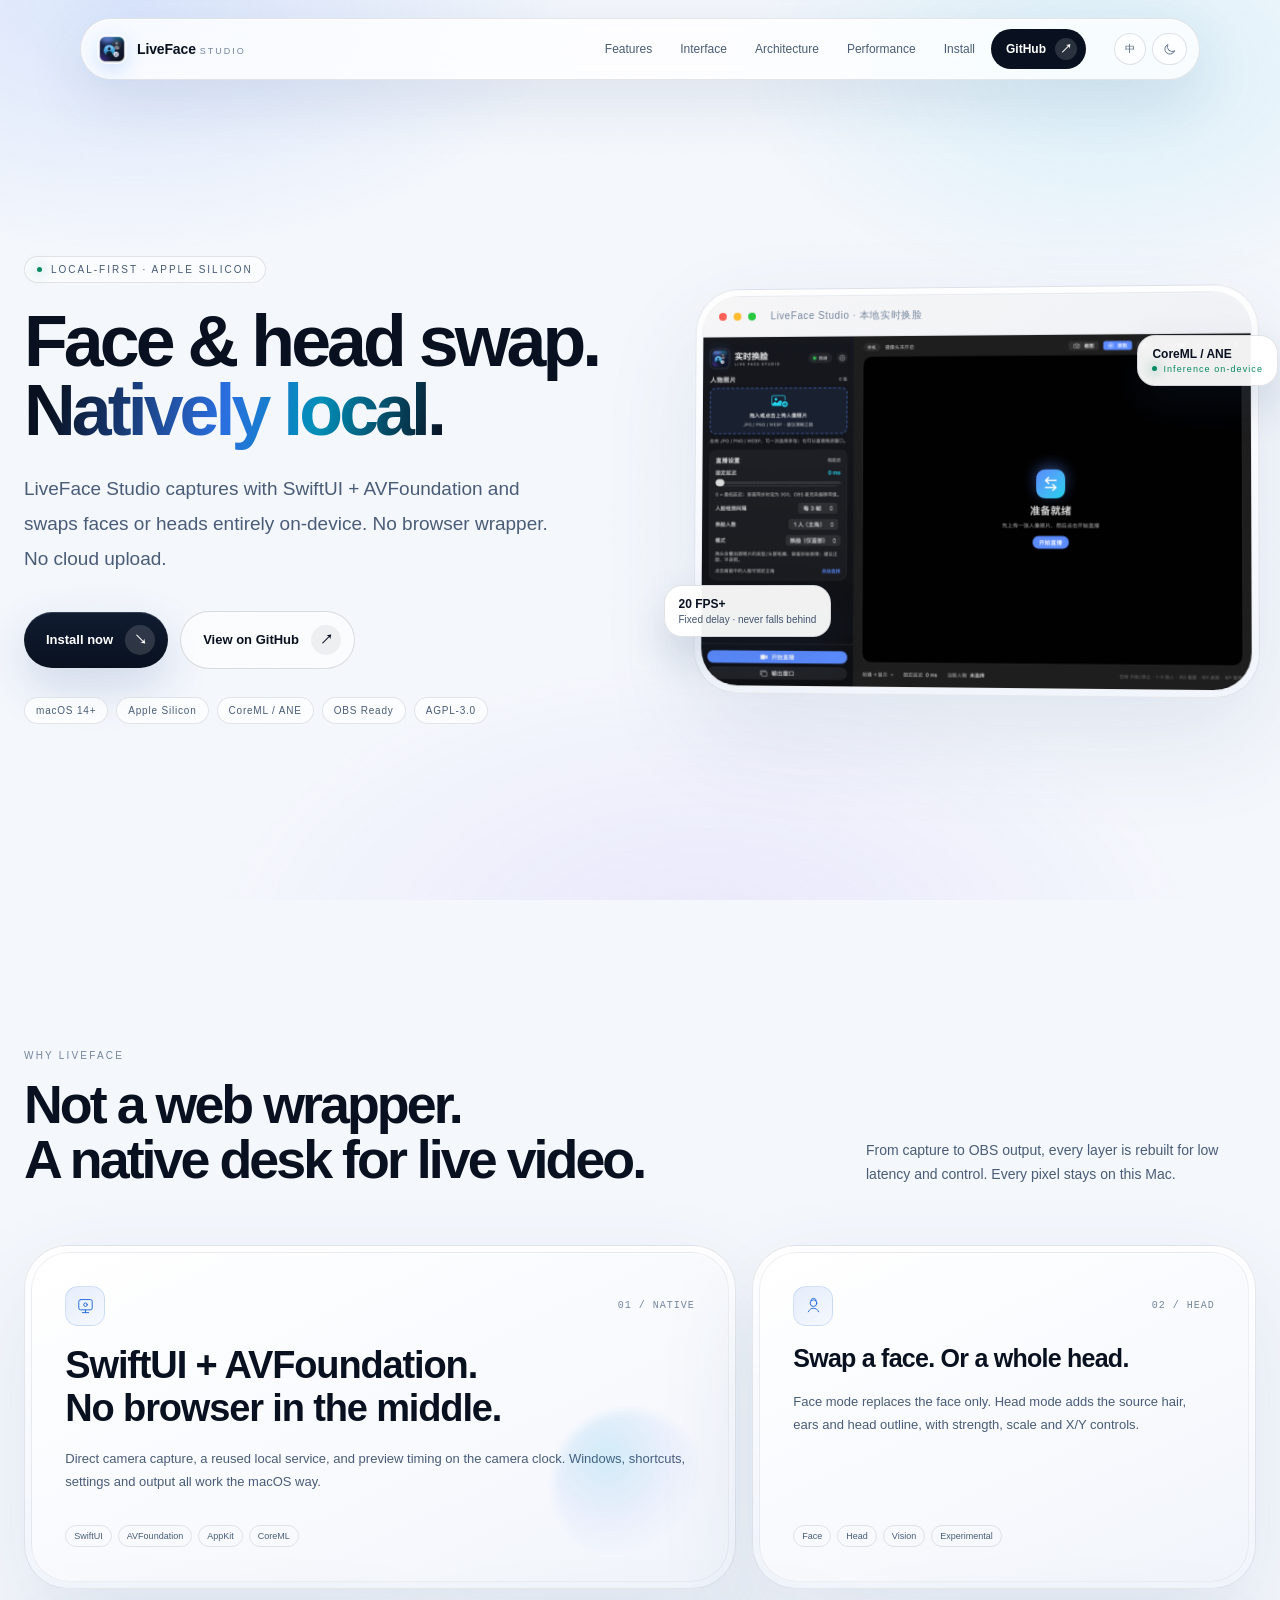
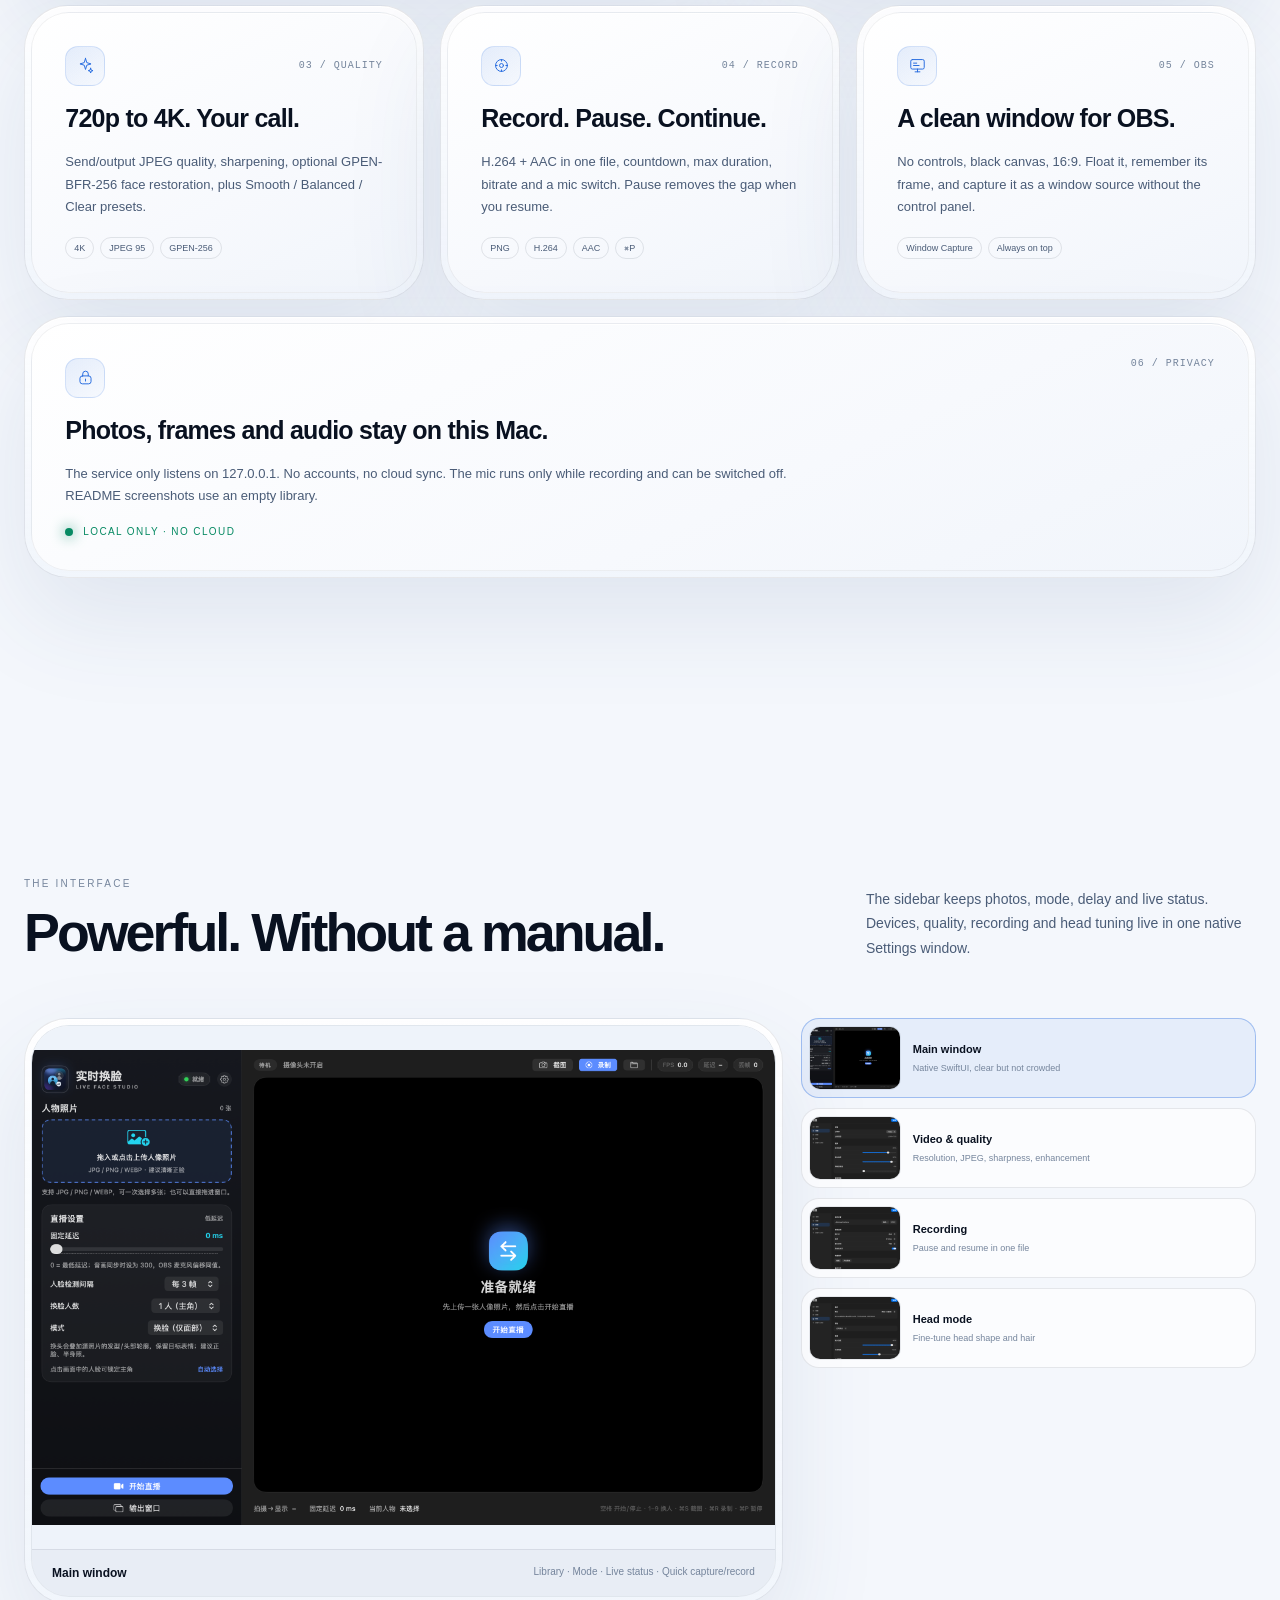
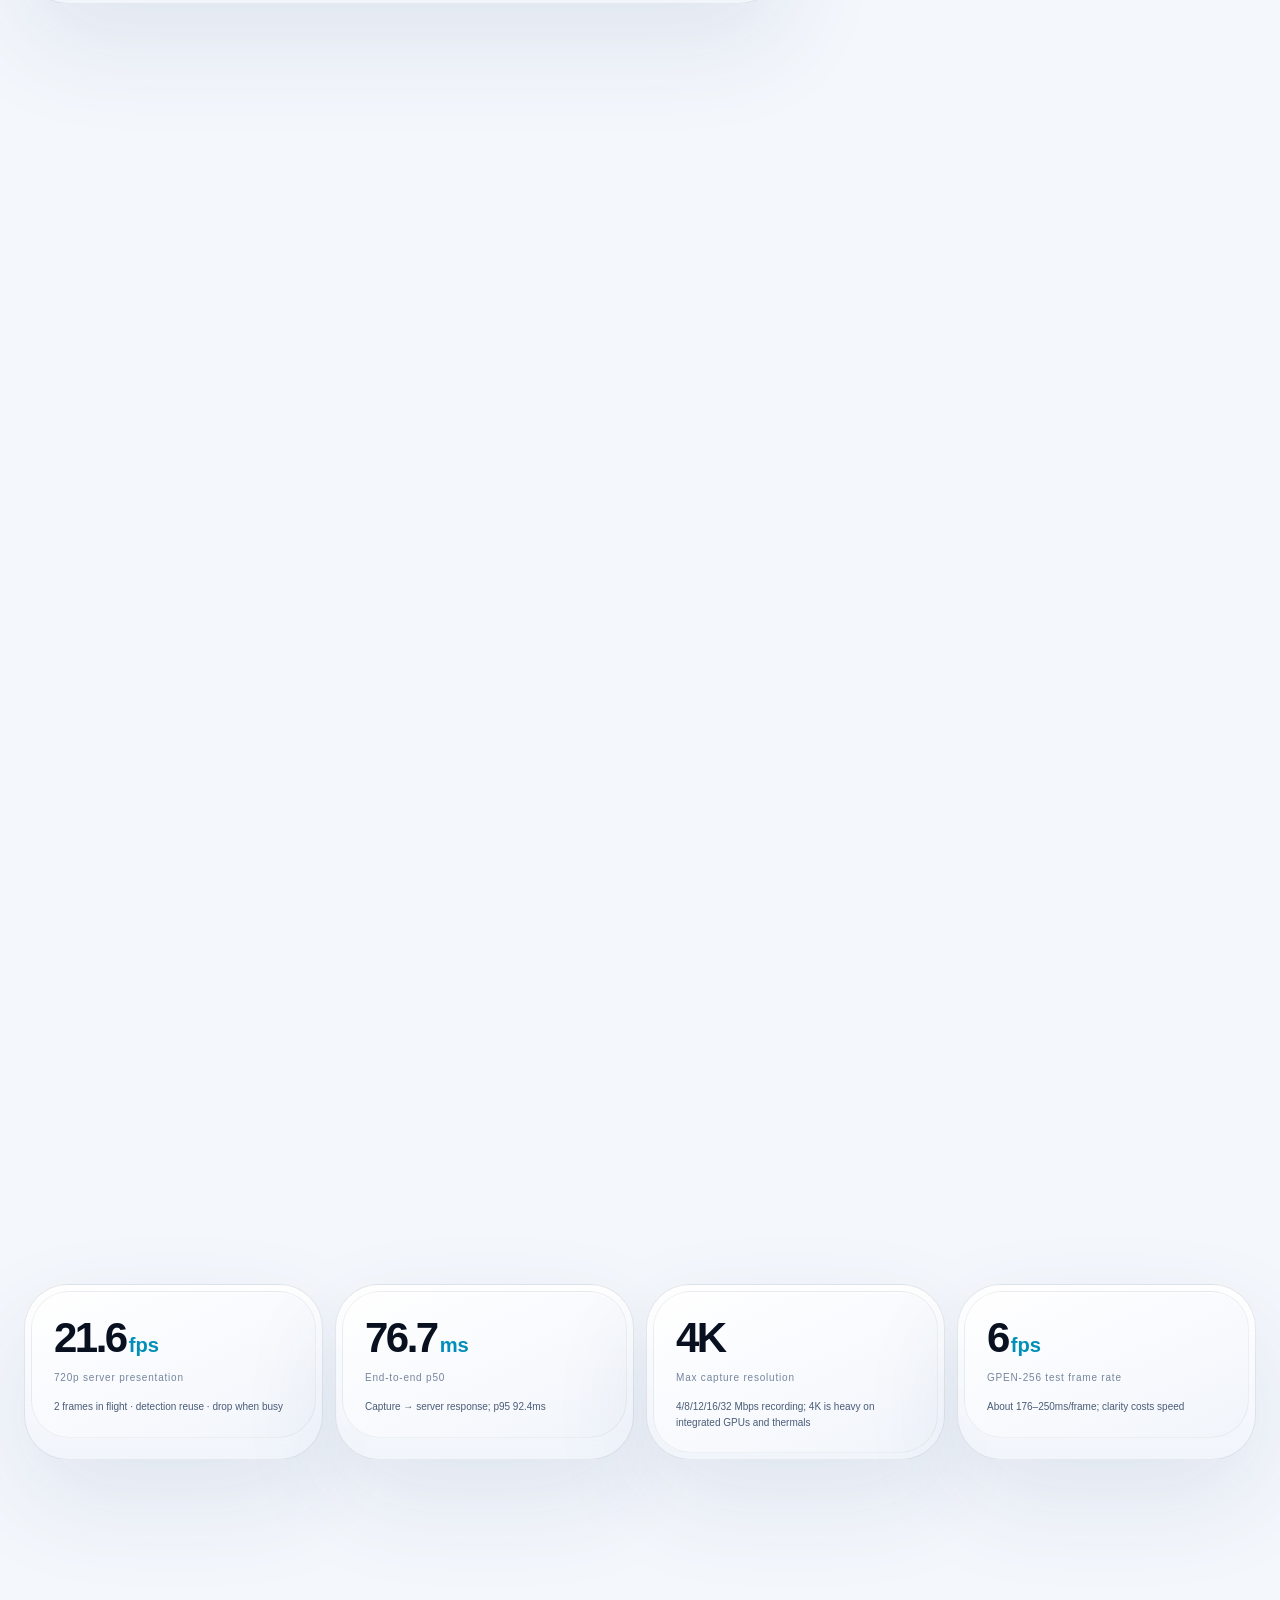
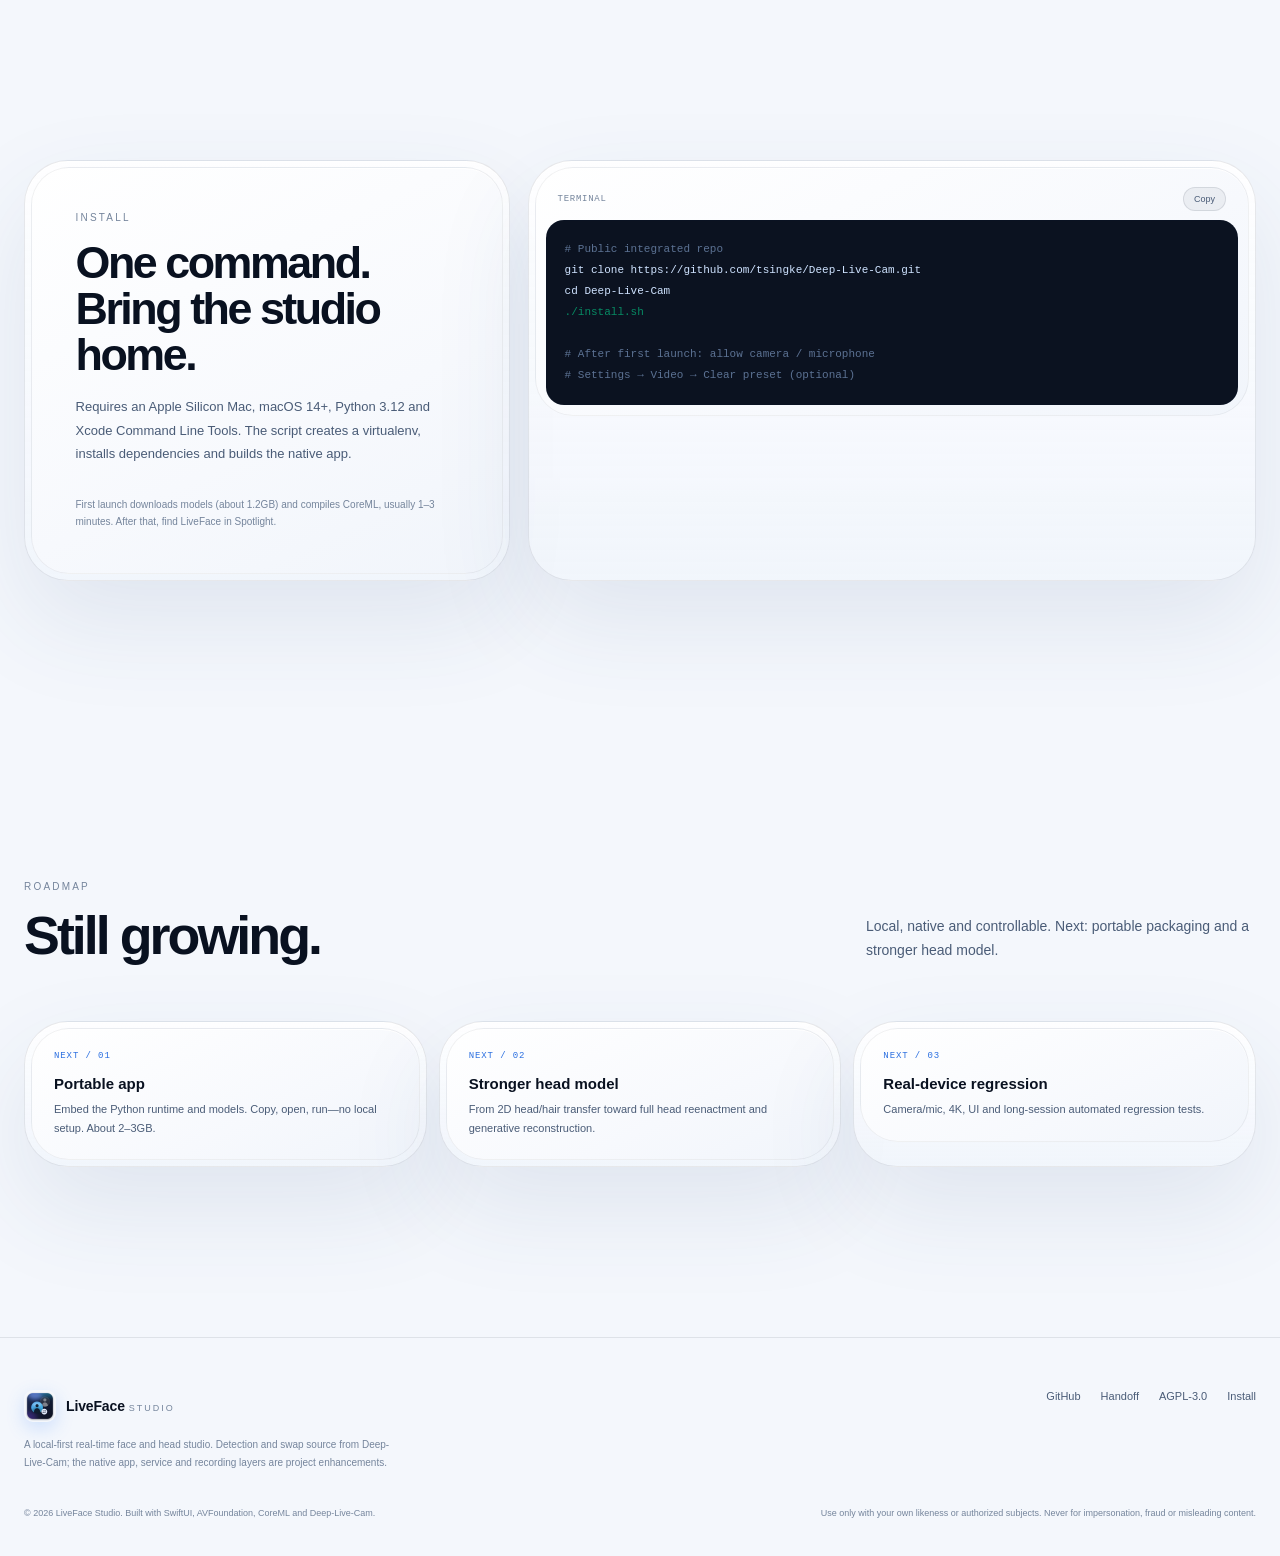
==== commit 9e0f5448: "docs: generalize benchmark hardware in promo copy Remove the specific test machine from the public p" ====
--- a/docs/index.html
+++ b/docs/index.html
@@ -264,14 +264,14 @@
       <div class="section-head">
         <div>
           <div class="kicker reveal">MEASURED, NOT MARKETED</div>
-          <h2 class="reveal d1" data-i18n-html="perf.title">这台 M3 Pro 上，<br>数字是这样的。</h2>
-        </div>
-        <p class="lede reveal d2" data-i18n="perf.lede">M3 Pro / 18GB，1280×720 基准，正确性优先。开启面部增强或 4K 会更慢，界面上都有明确提示。</p>
+          <h2 class="reveal d1" data-i18n-html="perf.title">实测数据，<br>供你参考。</h2>
+        </div>
+        <p class="lede reveal d2" data-i18n="perf.lede">Apple Silicon 参考测试，1280×720 基准，正确性优先。开启面部增强或 4K 会更慢，界面上都有明确提示。</p>
       </div>
       <div class="metrics">
         <div class="shell reveal"><div class="core metric"><div class="v">21.6<em>fps</em></div><div class="k" data-i18n="perf.k1">720p 服务端呈现吞吐</div><div class="note" data-i18n="perf.n1">2 帧并发 · 检测复用 · 忙则丢拍</div></div></div>
         <div class="shell reveal d1"><div class="core metric"><div class="v">76.7<em>ms</em></div><div class="k" data-i18n="perf.k2">端到端 p50</div><div class="note" data-i18n="perf.n2">拍摄 → 服务端返回；p95 92.4ms</div></div></div>
-        <div class="shell reveal d2"><div class="core metric"><div class="v">4K</div><div class="k" data-i18n="perf.k3">最高采集分辨率</div><div class="note" data-i18n="perf.n3">4/8/12/16/32 Mbps 录制可选；4K 对 M3 Pro 压力明显</div></div></div>
+        <div class="shell reveal d2"><div class="core metric"><div class="v">4K</div><div class="k" data-i18n="perf.k3">最高采集分辨率</div><div class="note" data-i18n="perf.n3">4/8/12/16/32 Mbps 录制可选；4K 对集成 GPU 和散热压力明显</div></div></div>
         <div class="shell reveal d3"><div class="core metric"><div class="v">6<em>fps</em></div><div class="k" data-i18n="perf.k4">GPEN-256 测试帧率</div><div class="note" data-i18n="perf.n4">约 176–250ms/帧；清晰度换性能</div></div></div>
       </div>
     </div>
